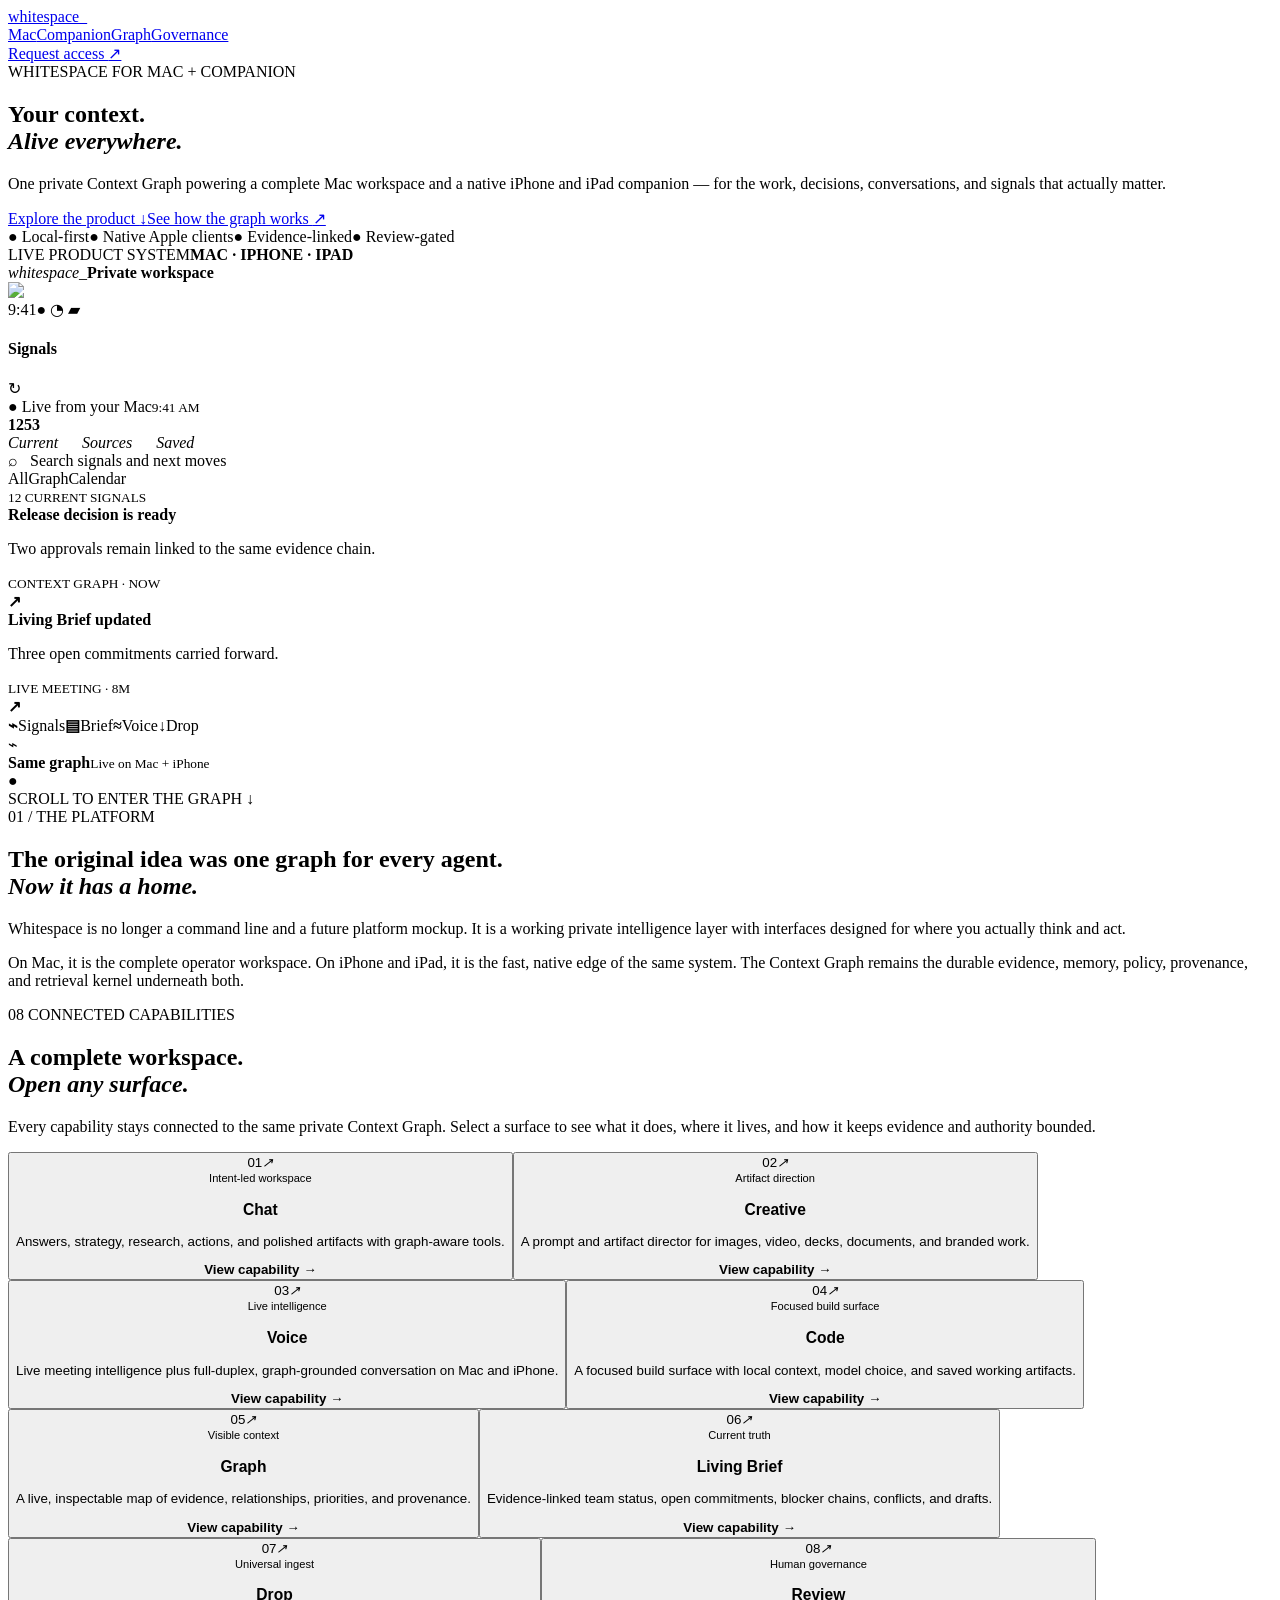
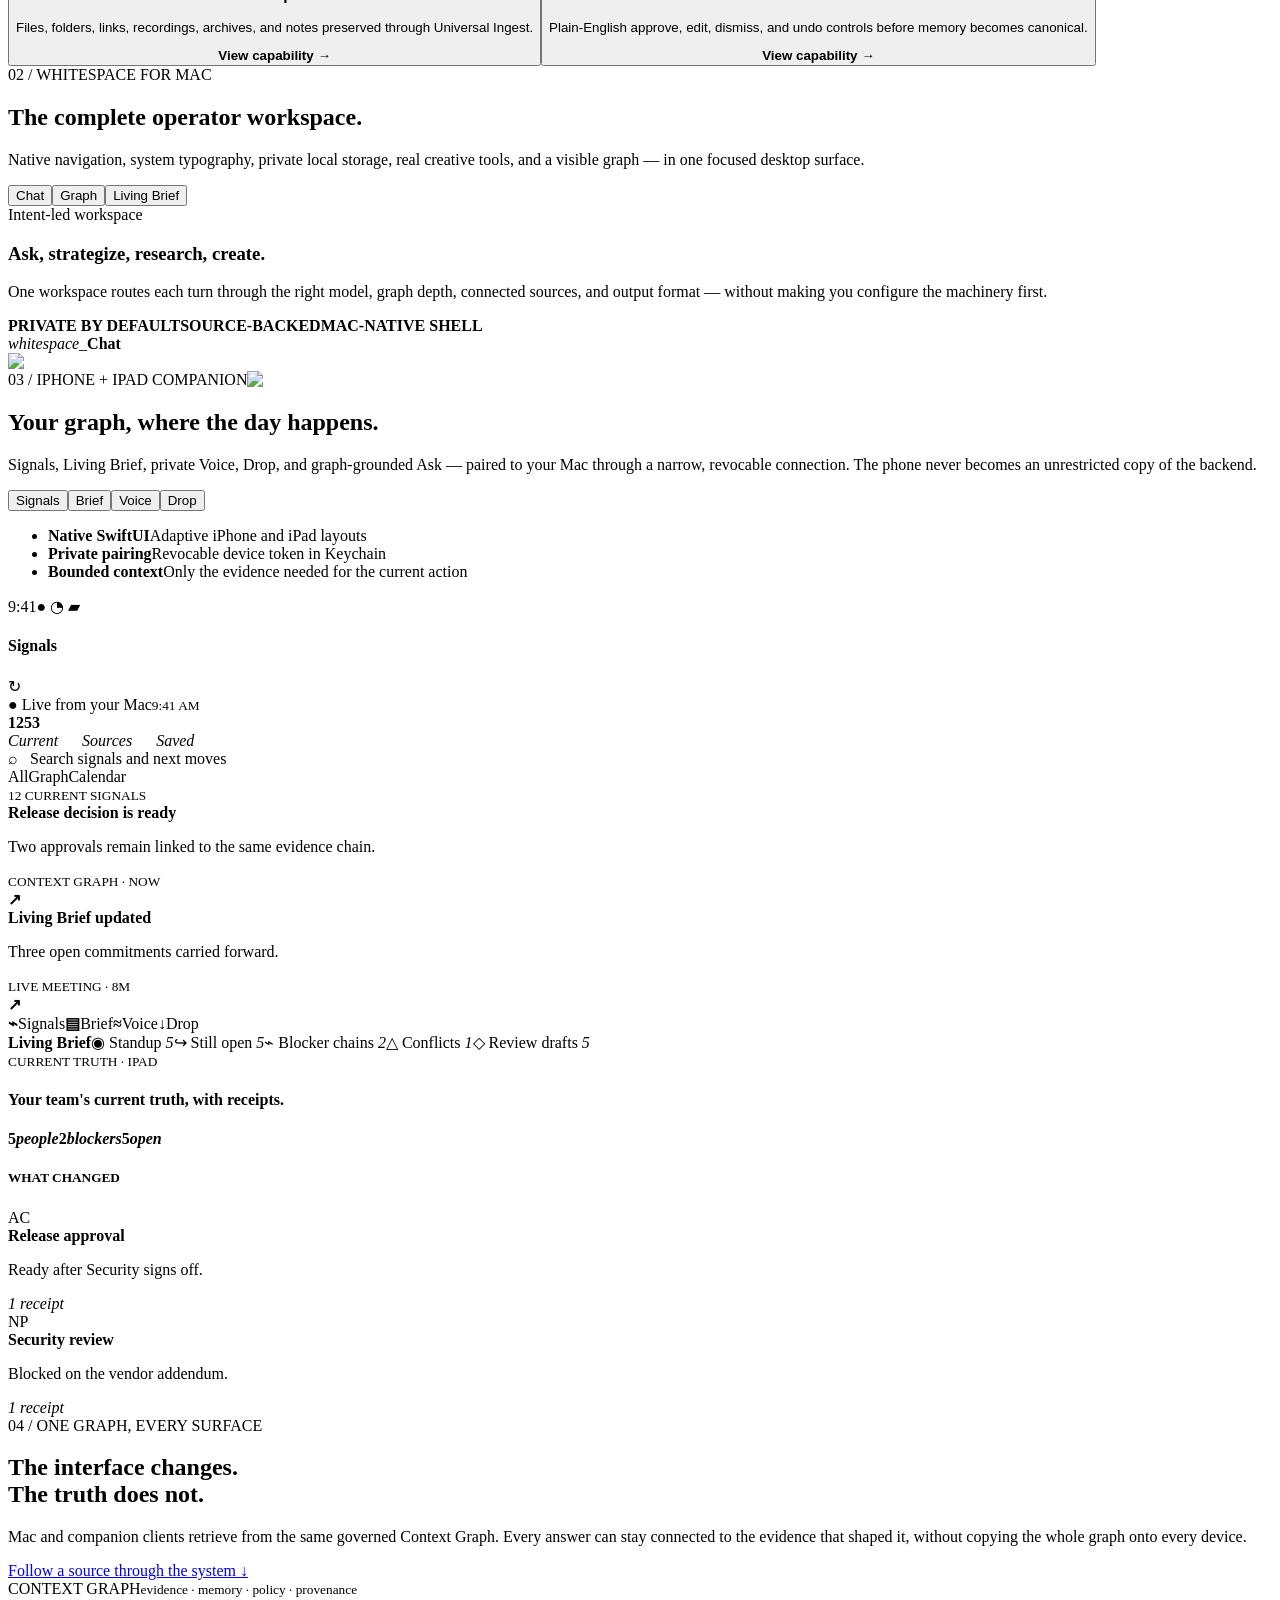
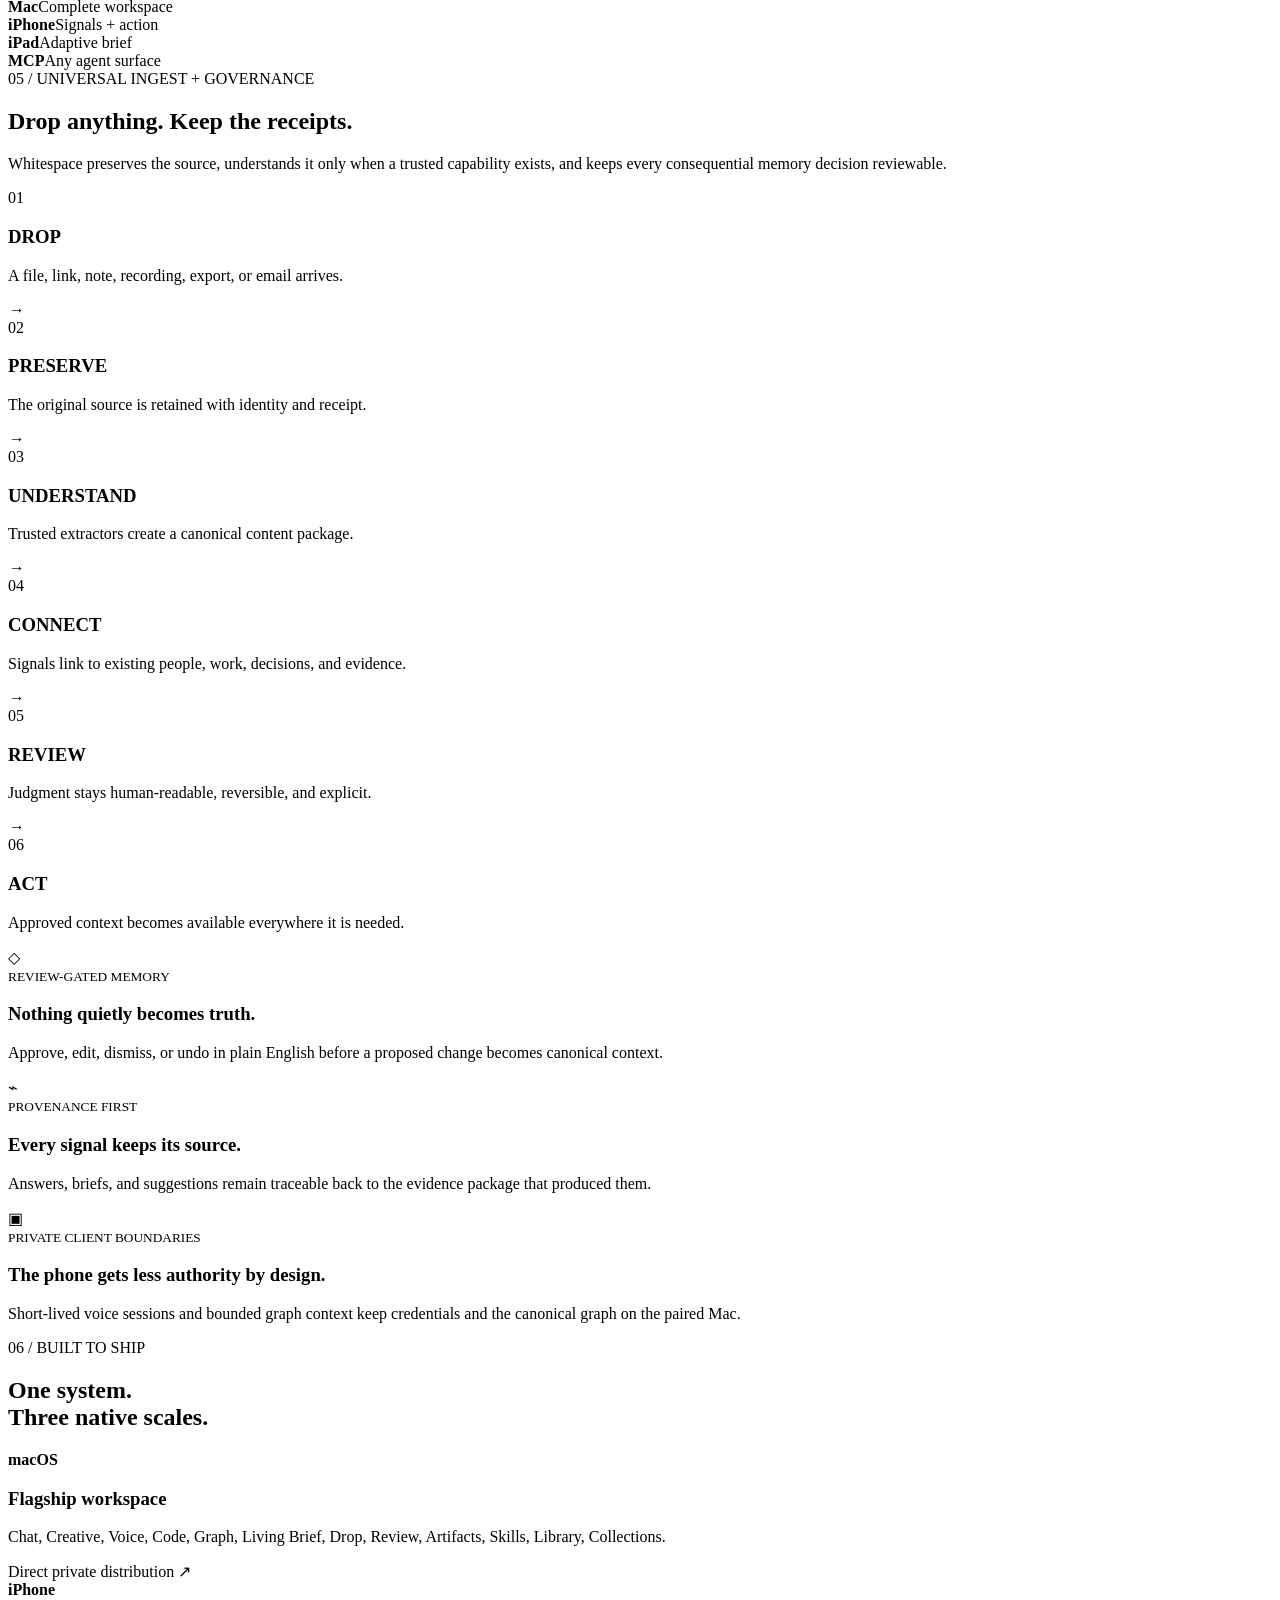
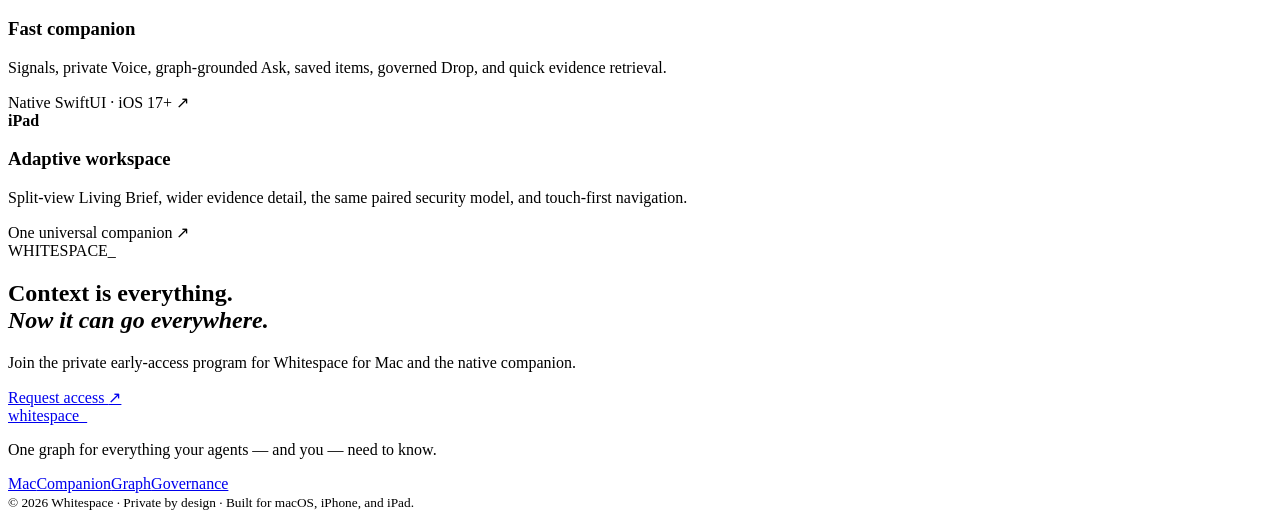
==== index.html @ 71a81e5d "Publish Whitespace product site" ====
<!DOCTYPE html><html lang="en"><head><meta charSet="utf-8"/><meta name="viewport" content="width=device-width, initial-scale=1"/><link rel="preload" href="/whitespace-home-next-page/_next/static/media/797e433ab948586e-s.p.08e28id.o-okb.woff2" as="font" crossorigin="" type="font/woff2"/><link rel="preload" href="/whitespace-home-next-page/_next/static/media/caa3a2e1cccd8315-s.p.09~u27dqhyhd6.woff2" as="font" crossorigin="" type="font/woff2"/><link rel="preload" as="image" href="/whitespace-home-next-page/product/mac-chat.jpg"/><link rel="stylesheet" href="/whitespace-home-next-page/_next/static/chunks/0so6m8~7h1i93.css" data-precedence="next"/><link rel="preload" as="script" fetchPriority="low" href="/whitespace-home-next-page/_next/static/chunks/0gxwci3e5-ykx.js"/><script src="/whitespace-home-next-page/_next/static/chunks/0eerfcvpdnchd.js" async=""></script><script src="/whitespace-home-next-page/_next/static/chunks/10u3y4bw1ayzs.js" async=""></script><script src="/whitespace-home-next-page/_next/static/chunks/turbopack-0zohzvvi8~htb.js" async=""></script><script src="/whitespace-home-next-page/_next/static/chunks/0fsi8lw5utejl.js" async=""></script><script src="/whitespace-home-next-page/_next/static/chunks/0d3tkj33oycf2.js" async=""></script><script src="/whitespace-home-next-page/_next/static/chunks/068_ne0dgsd_g.js" async=""></script><meta name="next-size-adjust" content=""/><title>whitespace_ — your context, alive everywhere</title><meta name="description" content="One private Context Graph powering Whitespace for Mac and the native iPhone and iPad companion."/><meta property="og:title" content="whitespace_ — your context, alive everywhere"/><meta property="og:description" content="The private Context Graph for Mac, iPhone, and iPad."/><meta property="og:image" content="https://fibonacciai.github.io/whitespace-home-next-page/og.png"/><meta property="og:image:width" content="1792"/><meta property="og:image:height" content="1024"/><meta property="og:image:alt" content="Whitespace for Mac, iPhone, and iPad"/><meta property="og:type" content="website"/><meta name="twitter:card" content="summary_large_image"/><meta name="twitter:title" content="whitespace_ — your context, alive everywhere"/><meta name="twitter:description" content="The private Context Graph for Mac, iPhone, and iPad."/><meta name="twitter:image" content="https://fibonacciai.github.io/whitespace-home-next-page/og.png"/><link rel="shortcut icon" href="/whitespace-home-next-page/favicon.svg"/><link rel="icon" href="/whitespace-home-next-page/favicon.svg"/><script src="/whitespace-home-next-page/_next/static/chunks/03~yq9q893hmn.js" noModule=""></script></head><body class="geist_a71539c9-module__T19VSG__variable geist_mono_8d43a2aa-module__8Li5zG__variable"><div hidden=""><!--$--><!--/$--></div><main style="--mark-url:url(&#x27;/whitespace-home-next-page/whitespace-mark.svg&#x27;)"><nav class="nav-shell" aria-label="Primary navigation"><a href="#top" class="wordmark"><span class="brand-mark brand-mark--small" aria-hidden="true"></span><span>whitespace_</span></a><div class="nav-links"><a href="#mac">Mac</a><a href="#companion">Companion</a><a href="#graph">Graph</a><a href="#governance">Governance</a></div><a class="nav-cta" href="mailto:hi@whitespace.dev?subject=Whitespace%20early%20access">Request access <span>↗</span></a></nav><section class="hero" id="top"><div class="hero-field" aria-hidden="true"><i></i><i></i><i></i><i></i><i></i><i></i></div><div class="hero-copy"><span class="eyebrow"><i></i> WHITESPACE FOR MAC + COMPANION</span><h1>Your context.<br/><em>Alive everywhere.</em></h1><p>One private Context Graph powering a complete Mac workspace and a native iPhone and iPad companion — for the work, decisions, conversations, and signals that actually matter.</p><div class="hero-actions"><a class="button button--light" href="#mac">Explore the product <span>↓</span></a><a class="text-link" href="#graph">See how the graph works <span>↗</span></a></div><div class="hero-proof"><span>● Local-first</span><span>● Native Apple clients</span><span>● Evidence-linked</span><span>● Review-gated</span></div></div><div class="hero-product"><div class="product-caption"><span>LIVE PRODUCT SYSTEM</span><b>MAC · IPHONE · IPAD</b></div><div class="mac-frame hero-mac"><div class="mac-bar"><span><i></i><i></i><i></i></span><em>whitespace_</em><b>Private workspace</b></div><img alt="Whitespace for Mac intent-led chat workspace" width="1280" height="720" decoding="async" data-nimg="1" style="color:transparent" src="/whitespace-home-next-page/product/mac-chat.jpg"/></div><div class="hero-phone"><div class="phone" aria-label="Whitespace companion Signals preview"><div class="phone-island"></div><div class="phone-screen"><div class="phone-status"><span>9:41</span><span>● ◔ ▰</span></div><div class="ios-view"><div class="ios-title"><h4>Signals</h4><span>↻</span></div><div class="ios-live"><span>● Live from your Mac</span><small>9:41 AM</small><div><b>12</b><b>5</b><b>3</b></div><em>Current      Sources      Saved</em></div><div class="ios-search">⌕   Search signals and next moves</div><div class="ios-pills"><span>All</span><span>Graph</span><span>Calendar</span></div><small class="ios-kicker">12 CURRENT SIGNALS</small><div class="signal-card"><i class="dot purple"></i><div><b>Release decision is ready</b><p>Two approvals remain linked to the same evidence chain.</p><small>CONTEXT GRAPH · NOW</small></div><strong>↗</strong></div><div class="signal-card"><i class="dot green"></i><div><b>Living Brief updated</b><p>Three open commitments carried forward.</p><small>LIVE MEETING · 8M</small></div><strong>↗</strong></div></div><div class="phone-tabs"><span class="active"><b>⌁</b>Signals</span><span class=""><b>▤</b>Brief</span><span class=""><b>≈</b>Voice</span><span class=""><b>↓</b>Drop</span></div></div></div></div><div class="sync-chip"><span>⌁</span><div><b>Same graph</b><small>Live on Mac + iPhone</small></div><i>●</i></div></div><div class="scroll-cue">SCROLL TO ENTER THE GRAPH <span>↓</span></div></section><section class="statement section-light"><span class="section-index">01 / THE PLATFORM</span><h2>The original idea was one graph for every agent.<br/><em>Now it has a home.</em></h2><div class="statement-grid"><p class="lead">Whitespace is no longer a command line and a future platform mockup. It is a working private intelligence layer with interfaces designed for where you actually think and act.</p><p>On Mac, it is the complete operator workspace. On iPhone and iPad, it is the fast, native edge of the same system. The Context Graph remains the durable evidence, memory, policy, provenance, and retrieval kernel underneath both.</p></div></section><section class="capability-section section-light" aria-labelledby="capability-heading"><div class="capability-intro"><div><span class="section-index">08 CONNECTED CAPABILITIES</span><h2 id="capability-heading">A complete workspace.<br/><em>Open any surface.</em></h2></div><p>Every capability stays connected to the same private Context Graph. Select a surface to see what it does, where it lives, and how it keeps evidence and authority bounded.</p></div><div class="capability-grid"><button class="capability-card" type="button" style="--cap-accent:#b6a8e6" aria-haspopup="dialog" aria-controls="capability-dialog"><span>01</span><i aria-hidden="true">↗</i><div><small>Intent-led workspace</small><h3>Chat</h3><p>Answers, strategy, research, actions, and polished artifacts with graph-aware tools.</p></div><b>View capability <em>→</em></b></button><button class="capability-card" type="button" style="--cap-accent:#e2a1bc" aria-haspopup="dialog" aria-controls="capability-dialog"><span>02</span><i aria-hidden="true">↗</i><div><small>Artifact direction</small><h3>Creative</h3><p>A prompt and artifact director for images, video, decks, documents, and branded work.</p></div><b>View capability <em>→</em></b></button><button class="capability-card" type="button" style="--cap-accent:#98b8d8" aria-haspopup="dialog" aria-controls="capability-dialog"><span>03</span><i aria-hidden="true">↗</i><div><small>Live intelligence</small><h3>Voice</h3><p>Live meeting intelligence plus full-duplex, graph-grounded conversation on Mac and iPhone.</p></div><b>View capability <em>→</em></b></button><button class="capability-card" type="button" style="--cap-accent:#9fd6b4" aria-haspopup="dialog" aria-controls="capability-dialog"><span>04</span><i aria-hidden="true">↗</i><div><small>Focused build surface</small><h3>Code</h3><p>A focused build surface with local context, model choice, and saved working artifacts.</p></div><b>View capability <em>→</em></b></button><button class="capability-card" type="button" style="--cap-accent:#e8cd86" aria-haspopup="dialog" aria-controls="capability-dialog"><span>05</span><i aria-hidden="true">↗</i><div><small>Visible context</small><h3>Graph</h3><p>A live, inspectable map of evidence, relationships, priorities, and provenance.</p></div><b>View capability <em>→</em></b></button><button class="capability-card" type="button" style="--cap-accent:#b6a8e6" aria-haspopup="dialog" aria-controls="capability-dialog"><span>06</span><i aria-hidden="true">↗</i><div><small>Current truth</small><h3>Living Brief</h3><p>Evidence-linked team status, open commitments, blocker chains, conflicts, and drafts.</p></div><b>View capability <em>→</em></b></button><button class="capability-card" type="button" style="--cap-accent:#98b8d8" aria-haspopup="dialog" aria-controls="capability-dialog"><span>07</span><i aria-hidden="true">↗</i><div><small>Universal ingest</small><h3>Drop</h3><p>Files, folders, links, recordings, archives, and notes preserved through Universal Ingest.</p></div><b>View capability <em>→</em></b></button><button class="capability-card" type="button" style="--cap-accent:#9fd6b4" aria-haspopup="dialog" aria-controls="capability-dialog"><span>08</span><i aria-hidden="true">↗</i><div><small>Human governance</small><h3>Review</h3><p>Plain-English approve, edit, dismiss, and undo controls before memory becomes canonical.</p></div><b>View capability <em>→</em></b></button></div></section><section class="mac-section" id="mac"><div class="section-heading on-dark"><span class="section-index">02 / WHITESPACE FOR MAC</span><h2>The complete operator workspace.</h2><p>Native navigation, system typography, private local storage, real creative tools, and a visible graph — in one focused desktop surface.</p></div><div class="surface-tabs" role="tablist" aria-label="Mac product surfaces"><button role="tab" aria-selected="true">Chat</button><button role="tab" aria-selected="false">Graph</button><button role="tab" aria-selected="false">Living Brief</button></div><div class="surface-stage"><div class="surface-copy"><span>Intent-led workspace</span><h3>Ask, strategize, research, create.</h3><p>One workspace routes each turn through the right model, graph depth, connected sources, and output format — without making you configure the machinery first.</p><div class="surface-meta"><b>PRIVATE BY DEFAULT</b><b>SOURCE-BACKED</b><b>MAC-NATIVE SHELL</b></div></div><div class="mac-frame large"><div class="mac-bar"><span><i></i><i></i><i></i></span><em>whitespace_</em><b>Chat</b></div><img alt="Whitespace for Mac Chat interface" loading="lazy" width="1280" height="720" decoding="async" data-nimg="1" style="color:transparent" src="/whitespace-home-next-page/product/mac-chat.jpg"/></div></div></section><section class="companion-section section-light" id="companion"><div class="companion-copy"><span class="section-index">03 / IPHONE + IPAD COMPANION</span><img alt="Whitespace companion app icon" loading="lazy" width="1024" height="1024" decoding="async" data-nimg="1" class="companion-icon" style="color:transparent" src="/whitespace-home-next-page/product/companion-icon.png"/><h2>Your graph, where the day happens.</h2><p>Signals, Living Brief, private Voice, Drop, and graph-grounded Ask — paired to your Mac through a narrow, revocable connection. The phone never becomes an unrestricted copy of the backend.</p><div class="companion-tabs" role="tablist" aria-label="Companion app surfaces"><button role="tab" aria-selected="true">Signals</button><button role="tab" aria-selected="false">Brief</button><button role="tab" aria-selected="false">Voice</button><button role="tab" aria-selected="false">Drop</button></div><ul><li><b>Native SwiftUI</b><span>Adaptive iPhone and iPad layouts</span></li><li><b>Private pairing</b><span>Revocable device token in Keychain</span></li><li><b>Bounded context</b><span>Only the evidence needed for the current action</span></li></ul></div><div class="device-stage"><div class="device-glow"></div><div class="phone" aria-label="Whitespace companion Signals preview"><div class="phone-island"></div><div class="phone-screen"><div class="phone-status"><span>9:41</span><span>● ◔ ▰</span></div><div class="ios-view"><div class="ios-title"><h4>Signals</h4><span>↻</span></div><div class="ios-live"><span>● Live from your Mac</span><small>9:41 AM</small><div><b>12</b><b>5</b><b>3</b></div><em>Current      Sources      Saved</em></div><div class="ios-search">⌕   Search signals and next moves</div><div class="ios-pills"><span>All</span><span>Graph</span><span>Calendar</span></div><small class="ios-kicker">12 CURRENT SIGNALS</small><div class="signal-card"><i class="dot purple"></i><div><b>Release decision is ready</b><p>Two approvals remain linked to the same evidence chain.</p><small>CONTEXT GRAPH · NOW</small></div><strong>↗</strong></div><div class="signal-card"><i class="dot green"></i><div><b>Living Brief updated</b><p>Three open commitments carried forward.</p><small>LIVE MEETING · 8M</small></div><strong>↗</strong></div></div><div class="phone-tabs"><span class="active"><b>⌁</b>Signals</span><span class=""><b>▤</b>Brief</span><span class=""><b>≈</b>Voice</span><span class=""><b>↓</b>Drop</span></div></div></div><div class="ipad"><div class="ipad-camera"></div><div class="ipad-content"><aside><b>Living Brief</b><span class="active">◉ Standup <em>5</em></span><span>↪ Still open <em>5</em></span><span>⌁ Blocker chains <em>2</em></span><span>△ Conflicts <em>1</em></span><span>◇ Review drafts <em>5</em></span></aside><section><small>CURRENT TRUTH · IPAD</small><h4>Your team&#x27;s current truth, with receipts.</h4><div class="ipad-metrics"><b>5<em>people</em></b><b>2<em>blockers</em></b><b>5<em>open</em></b></div><h5>WHAT CHANGED</h5><article><span>AC</span><div><b>Release approval</b><p>Ready after Security signs off.</p></div><em>1 receipt</em></article><article><span>NP</span><div><b>Security review</b><p>Blocked on the vendor addendum.</p></div><em>1 receipt</em></article></section></div></div></div></section><section class="graph-section" id="graph"><div class="graph-copy"><span class="section-index">04 / ONE GRAPH, EVERY SURFACE</span><h2>The interface changes.<br/>The truth does not.</h2><p>Mac and companion clients retrieve from the same governed Context Graph. Every answer can stay connected to the evidence that shaped it, without copying the whole graph onto every device.</p><a href="#governance">Follow a source through the system <span>↓</span></a></div><div class="graph-visual" aria-label="One Context Graph connects Mac, iPhone, iPad, and agent tools"><div class="graph-line l1"></div><div class="graph-line l2"></div><div class="graph-line l3"></div><div class="graph-line l4"></div><div class="graph-hub"><span class="brand-mark" aria-hidden="true"></span><span>CONTEXT GRAPH</span><small>evidence · memory · policy · provenance</small></div><div class="graph-node mac-node"><b>Mac</b><span>Complete workspace</span></div><div class="graph-node phone-node"><b>iPhone</b><span>Signals + action</span></div><div class="graph-node pad-node"><b>iPad</b><span>Adaptive brief</span></div><div class="graph-node tool-node"><b>MCP</b><span>Any agent surface</span></div><i class="orbit o1"></i><i class="orbit o2"></i><i class="orbit o3"></i><i class="orbit o4"></i><i class="orbit o5"></i></div></section><section class="governance section-light" id="governance"><div class="section-heading"><span class="section-index">05 / UNIVERSAL INGEST + GOVERNANCE</span><h2>Drop anything. Keep the receipts.</h2><p>Whitespace preserves the source, understands it only when a trusted capability exists, and keeps every consequential memory decision reviewable.</p></div><div class="pipeline"><article><span>01</span><h3>DROP</h3><p>A file, link, note, recording, export, or email arrives.</p><i>→</i></article><article><span>02</span><h3>PRESERVE</h3><p>The original source is retained with identity and receipt.</p><i>→</i></article><article><span>03</span><h3>UNDERSTAND</h3><p>Trusted extractors create a canonical content package.</p><i>→</i></article><article><span>04</span><h3>CONNECT</h3><p>Signals link to existing people, work, decisions, and evidence.</p><i>→</i></article><article><span>05</span><h3>REVIEW</h3><p>Judgment stays human-readable, reversible, and explicit.</p><i>→</i></article><article><span>06</span><h3>ACT</h3><p>Approved context becomes available everywhere it is needed.</p></article></div><div class="governance-cards"><article><span>◇</span><div><small>REVIEW-GATED MEMORY</small><h3>Nothing quietly becomes truth.</h3><p>Approve, edit, dismiss, or undo in plain English before a proposed change becomes canonical context.</p></div></article><article><span>⌁</span><div><small>PROVENANCE FIRST</small><h3>Every signal keeps its source.</h3><p>Answers, briefs, and suggestions remain traceable back to the evidence package that produced them.</p></div></article><article><span>▣</span><div><small>PRIVATE CLIENT BOUNDARIES</small><h3>The phone gets less authority by design.</h3><p>Short-lived voice sessions and bounded graph context keep credentials and the canonical graph on the paired Mac.</p></div></article></div></section><section class="platform-strip"><div><span class="section-index">06 / BUILT TO SHIP</span><h2>One system.<br/>Three native scales.</h2></div><article><b>macOS</b><h3>Flagship workspace</h3><p>Chat, Creative, Voice, Code, Graph, Living Brief, Drop, Review, Artifacts, Skills, Library, Collections.</p><span>Direct private distribution ↗</span></article><article><b>iPhone</b><h3>Fast companion</h3><p>Signals, private Voice, graph-grounded Ask, saved items, governed Drop, and quick evidence retrieval.</p><span>Native SwiftUI · iOS 17+ ↗</span></article><article><b>iPad</b><h3>Adaptive workspace</h3><p>Split-view Living Brief, wider evidence detail, the same paired security model, and touch-first navigation.</p><span>One universal companion ↗</span></article></section><section class="final-cta"><div class="final-mark"><span class="brand-mark" aria-hidden="true"></span></div><span>WHITESPACE_</span><h2>Context is everything.<br/><em>Now it can go everywhere.</em></h2><p>Join the private early-access program for Whitespace for Mac and the native companion.</p><a class="button button--dark" href="mailto:hi@whitespace.dev?subject=Whitespace%20early%20access">Request access <span>↗</span></a></section><footer><a href="#top" class="wordmark"><span class="brand-mark brand-mark--small" aria-hidden="true"></span><span>whitespace_</span></a><p>One graph for everything your agents — and you — need to know.</p><div><a href="#mac">Mac</a><a href="#companion">Companion</a><a href="#graph">Graph</a><a href="#governance">Governance</a></div><small>© 2026 Whitespace · Private by design · Built for macOS, iPhone, and iPad.</small></footer></main><!--$--><!--/$--><script src="/whitespace-home-next-page/_next/static/chunks/0gxwci3e5-ykx.js" id="_R_" async=""></script><script>(self.__next_f=self.__next_f||[]).push([0])</script><script>self.__next_f.push([1,"1:\"$Sreact.fragment\"\n2:I[39756,[\"/whitespace-home-next-page/_next/static/chunks/0fsi8lw5utejl.js\",\"/whitespace-home-next-page/_next/static/chunks/0d3tkj33oycf2.js\"],\"default\"]\n3:I[37457,[\"/whitespace-home-next-page/_next/static/chunks/0fsi8lw5utejl.js\",\"/whitespace-home-next-page/_next/static/chunks/0d3tkj33oycf2.js\"],\"default\"]\n4:I[47257,[\"/whitespace-home-next-page/_next/static/chunks/0fsi8lw5utejl.js\",\"/whitespace-home-next-page/_next/static/chunks/0d3tkj33oycf2.js\"],\"ClientPageRoot\"]\n5:I[31713,[\"/whitespace-home-next-page/_next/static/chunks/0fsi8lw5utejl.js\",\"/whitespace-home-next-page/_next/static/chunks/0d3tkj33oycf2.js\",\"/whitespace-home-next-page/_next/static/chunks/068_ne0dgsd_g.js\"],\"default\"]\n8:I[97367,[\"/whitespace-home-next-page/_next/static/chunks/0fsi8lw5utejl.js\",\"/whitespace-home-next-page/_next/static/chunks/0d3tkj33oycf2.js\"],\"OutletBoundary\"]\n9:\"$Sreact.suspense\"\nb:I[97367,[\"/whitespace-home-next-page/_next/static/chunks/0fsi8lw5utejl.js\",\"/whitespace-home-next-page/_next/static/chunks/0d3tkj33oycf2.js\"],\"ViewportBoundary\"]\nd:I[97367,[\"/whitespace-home-next-page/_next/static/chunks/0fsi8lw5utejl.js\",\"/whitespace-home-next-page/_next/static/chunks/0d3tkj33oycf2.js\"],\"MetadataBoundary\"]\nf:I[68027,[\"/whitespace-home-next-page/_next/static/chunks/0fsi8lw5utejl.js\",\"/whitespace-home-next-page/_next/static/chunks/0d3tkj33oycf2.js\"],\"default\",1]\n:HL[\"/whitespace-home-next-page/_next/static/chunks/0so6m8~7h1i93.css\",\"style\"]\n:HL[\"/whitespace-home-next-page/_next/static/media/797e433ab948586e-s.p.08e28id.o-okb.woff2\",\"font\",{\"crossOrigin\":\"\",\"type\":\"font/woff2\"}]\n:HL[\"/whitespace-home-next-page/_next/static/media/caa3a2e1cccd8315-s.p.09~u27dqhyhd6.woff2\",\"font\",{\"crossOrigin\":\"\",\"type\":\"font/woff2\"}]\n"])</script><script>self.__next_f.push([1,"0:{\"P\":null,\"c\":[\"\",\"\"],\"q\":\"\",\"i\":false,\"f\":[[[\"\",{\"children\":[\"__PAGE__\",{}]},\"$undefined\",\"$undefined\",16],[[\"$\",\"$1\",\"c\",{\"children\":[[[\"$\",\"link\",\"0\",{\"rel\":\"stylesheet\",\"href\":\"/whitespace-home-next-page/_next/static/chunks/0so6m8~7h1i93.css\",\"precedence\":\"next\",\"crossOrigin\":\"$undefined\",\"nonce\":\"$undefined\"}],[\"$\",\"script\",\"script-0\",{\"src\":\"/whitespace-home-next-page/_next/static/chunks/0fsi8lw5utejl.js\",\"async\":true,\"nonce\":\"$undefined\"}],[\"$\",\"script\",\"script-1\",{\"src\":\"/whitespace-home-next-page/_next/static/chunks/0d3tkj33oycf2.js\",\"async\":true,\"nonce\":\"$undefined\"}]],[\"$\",\"html\",null,{\"lang\":\"en\",\"children\":[\"$\",\"body\",null,{\"className\":\"geist_a71539c9-module__T19VSG__variable geist_mono_8d43a2aa-module__8Li5zG__variable\",\"children\":[\"$\",\"$L2\",null,{\"parallelRouterKey\":\"children\",\"error\":\"$undefined\",\"errorStyles\":\"$undefined\",\"errorScripts\":\"$undefined\",\"template\":[\"$\",\"$L3\",null,{}],\"templateStyles\":\"$undefined\",\"templateScripts\":\"$undefined\",\"notFound\":[[[\"$\",\"title\",null,{\"children\":\"404: This page could not be found.\"}],[\"$\",\"div\",null,{\"style\":{\"fontFamily\":\"system-ui,\\\"Segoe UI\\\",Roboto,Helvetica,Arial,sans-serif,\\\"Apple Color Emoji\\\",\\\"Segoe UI Emoji\\\"\",\"height\":\"100vh\",\"textAlign\":\"center\",\"display\":\"flex\",\"flexDirection\":\"column\",\"alignItems\":\"center\",\"justifyContent\":\"center\"},\"children\":[\"$\",\"div\",null,{\"children\":[[\"$\",\"style\",null,{\"dangerouslySetInnerHTML\":{\"__html\":\"body{color:#000;background:#fff;margin:0}.next-error-h1{border-right:1px solid rgba(0,0,0,.3)}@media (prefers-color-scheme:dark){body{color:#fff;background:#000}.next-error-h1{border-right:1px solid rgba(255,255,255,.3)}}\"}}],[\"$\",\"h1\",null,{\"className\":\"next-error-h1\",\"style\":{\"display\":\"inline-block\",\"margin\":\"0 20px 0 0\",\"padding\":\"0 23px 0 0\",\"fontSize\":24,\"fontWeight\":500,\"verticalAlign\":\"top\",\"lineHeight\":\"49px\"},\"children\":404}],[\"$\",\"div\",null,{\"style\":{\"display\":\"inline-block\"},\"children\":[\"$\",\"h2\",null,{\"style\":{\"fontSize\":14,\"fontWeight\":400,\"lineHeight\":\"49px\",\"margin\":0},\"children\":\"This page could not be found.\"}]}]]}]}]],[]],\"forbidden\":\"$undefined\",\"unauthorized\":\"$undefined\"}]}]}]]}],{\"children\":[[\"$\",\"$1\",\"c\",{\"children\":[[\"$\",\"$L4\",null,{\"Component\":\"$5\",\"serverProvidedParams\":{\"searchParams\":{},\"params\":{},\"promises\":[\"$@6\",\"$@7\"]}}],[[\"$\",\"script\",\"script-0\",{\"src\":\"/whitespace-home-next-page/_next/static/chunks/068_ne0dgsd_g.js\",\"async\":true,\"nonce\":\"$undefined\"}]],[\"$\",\"$L8\",null,{\"children\":[\"$\",\"$9\",null,{\"name\":\"Next.MetadataOutlet\",\"children\":\"$@a\"}]}]]}],{},null,false,null]},null,false,null],[\"$\",\"$1\",\"h\",{\"children\":[null,[\"$\",\"$Lb\",null,{\"children\":\"$Lc\"}],[\"$\",\"div\",null,{\"hidden\":true,\"children\":[\"$\",\"$Ld\",null,{\"children\":[\"$\",\"$9\",null,{\"name\":\"Next.Metadata\",\"children\":\"$Le\"}]}]}],[\"$\",\"meta\",null,{\"name\":\"next-size-adjust\",\"content\":\"\"}]]}],false]],\"m\":\"$undefined\",\"G\":[\"$f\",[[\"$\",\"link\",\"0\",{\"rel\":\"stylesheet\",\"href\":\"/whitespace-home-next-page/_next/static/chunks/0so6m8~7h1i93.css\",\"precedence\":\"next\",\"crossOrigin\":\"$undefined\",\"nonce\":\"$undefined\"}]]],\"S\":true,\"h\":null,\"s\":\"$undefined\",\"l\":\"$undefined\",\"p\":\"$undefined\",\"d\":\"$undefined\",\"b\":\"EDFqVEwayYsORbAf4-TOn\"}\n"])</script><script>self.__next_f.push([1,"6:{}\n7:\"$0:f:0:1:1:children:0:props:children:0:props:serverProvidedParams:params\"\n"])</script><script>self.__next_f.push([1,"c:[[\"$\",\"meta\",\"0\",{\"charSet\":\"utf-8\"}],[\"$\",\"meta\",\"1\",{\"name\":\"viewport\",\"content\":\"width=device-width, initial-scale=1\"}]]\n"])</script><script>self.__next_f.push([1,"10:I[27201,[\"/whitespace-home-next-page/_next/static/chunks/0fsi8lw5utejl.js\",\"/whitespace-home-next-page/_next/static/chunks/0d3tkj33oycf2.js\"],\"IconMark\"]\na:null\n"])</script><script>self.__next_f.push([1,"e:[[\"$\",\"title\",\"0\",{\"children\":\"whitespace_ — your context, alive everywhere\"}],[\"$\",\"meta\",\"1\",{\"name\":\"description\",\"content\":\"One private Context Graph powering Whitespace for Mac and the native iPhone and iPad companion.\"}],[\"$\",\"meta\",\"2\",{\"property\":\"og:title\",\"content\":\"whitespace_ — your context, alive everywhere\"}],[\"$\",\"meta\",\"3\",{\"property\":\"og:description\",\"content\":\"The private Context Graph for Mac, iPhone, and iPad.\"}],[\"$\",\"meta\",\"4\",{\"property\":\"og:image\",\"content\":\"https://fibonacciai.github.io/whitespace-home-next-page/og.png\"}],[\"$\",\"meta\",\"5\",{\"property\":\"og:image:width\",\"content\":\"1792\"}],[\"$\",\"meta\",\"6\",{\"property\":\"og:image:height\",\"content\":\"1024\"}],[\"$\",\"meta\",\"7\",{\"property\":\"og:image:alt\",\"content\":\"Whitespace for Mac, iPhone, and iPad\"}],[\"$\",\"meta\",\"8\",{\"property\":\"og:type\",\"content\":\"website\"}],[\"$\",\"meta\",\"9\",{\"name\":\"twitter:card\",\"content\":\"summary_large_image\"}],[\"$\",\"meta\",\"10\",{\"name\":\"twitter:title\",\"content\":\"whitespace_ — your context, alive everywhere\"}],[\"$\",\"meta\",\"11\",{\"name\":\"twitter:description\",\"content\":\"The private Context Graph for Mac, iPhone, and iPad.\"}],[\"$\",\"meta\",\"12\",{\"name\":\"twitter:image\",\"content\":\"https://fibonacciai.github.io/whitespace-home-next-page/og.png\"}],[\"$\",\"link\",\"13\",{\"rel\":\"shortcut icon\",\"href\":\"/whitespace-home-next-page/favicon.svg\"}],[\"$\",\"link\",\"14\",{\"rel\":\"icon\",\"href\":\"/whitespace-home-next-page/favicon.svg\"}],[\"$\",\"$L10\",\"15\",{}]]\n"])</script></body></html>
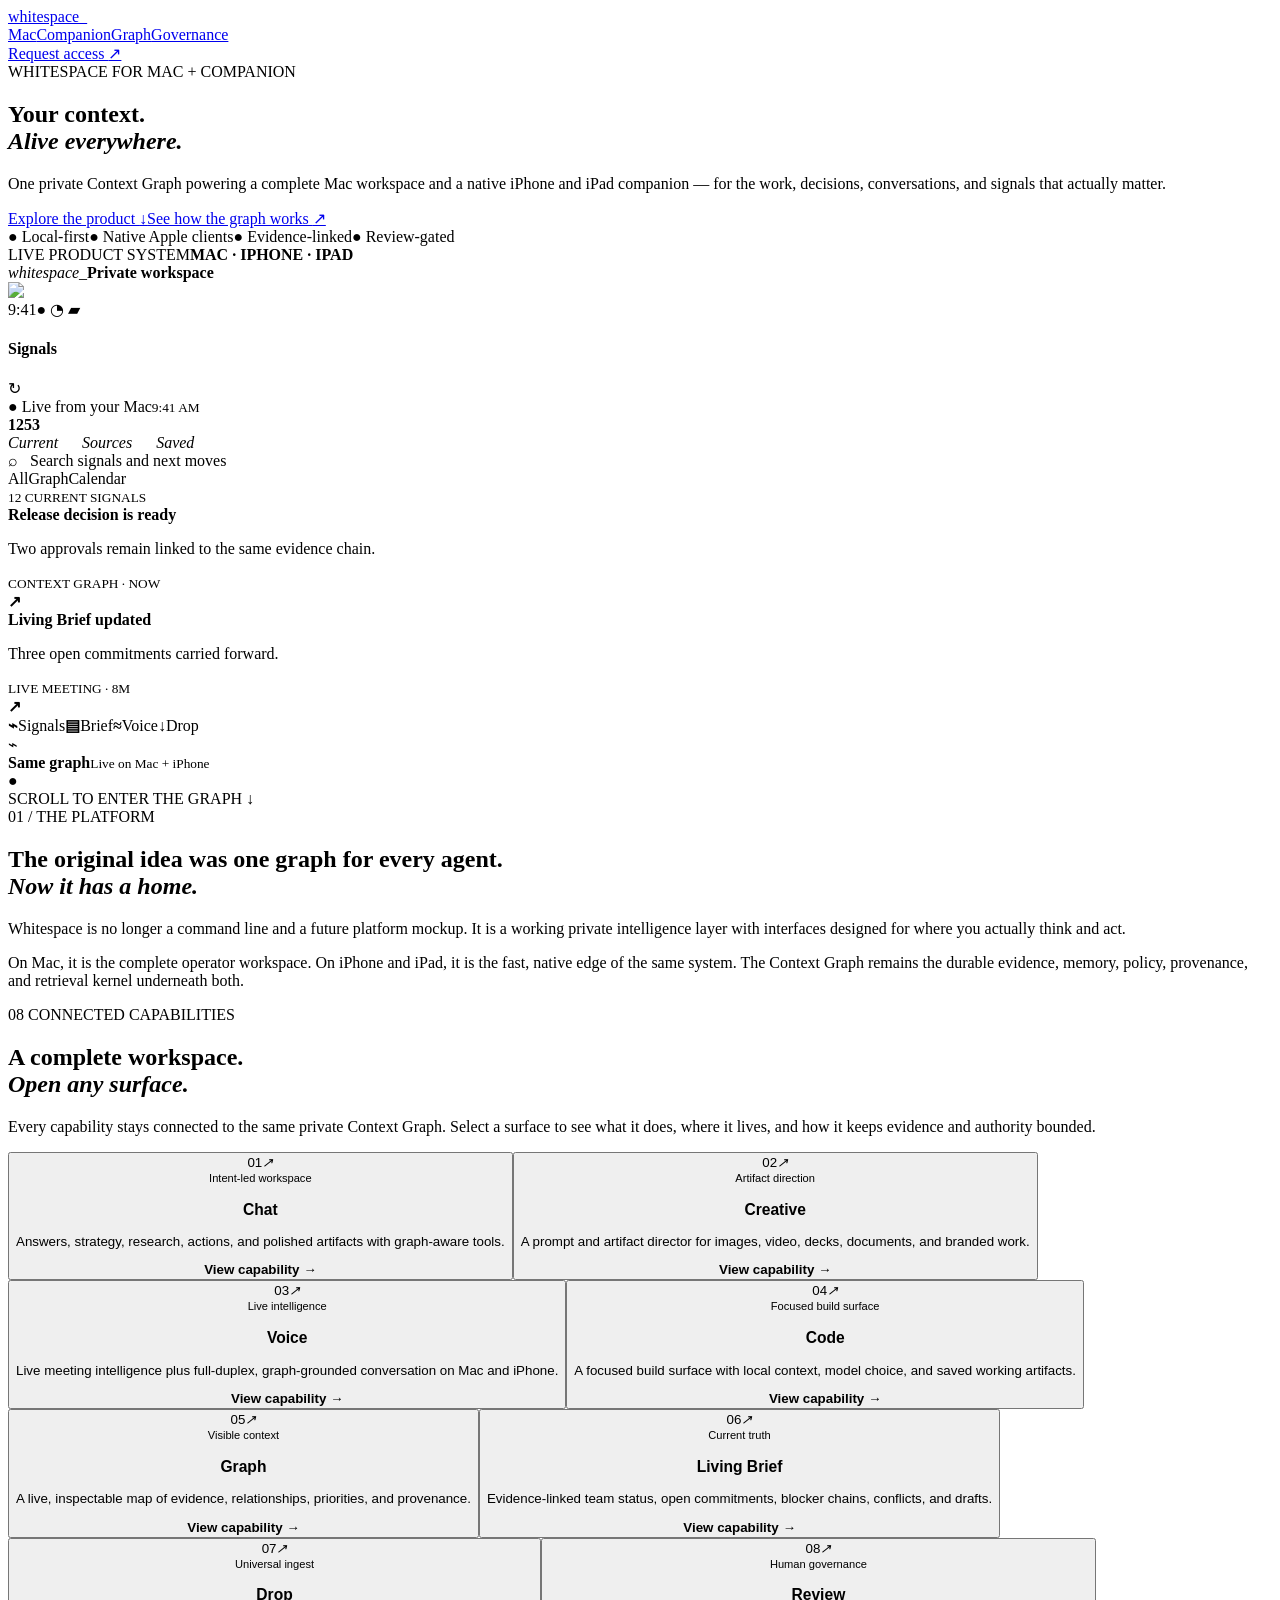
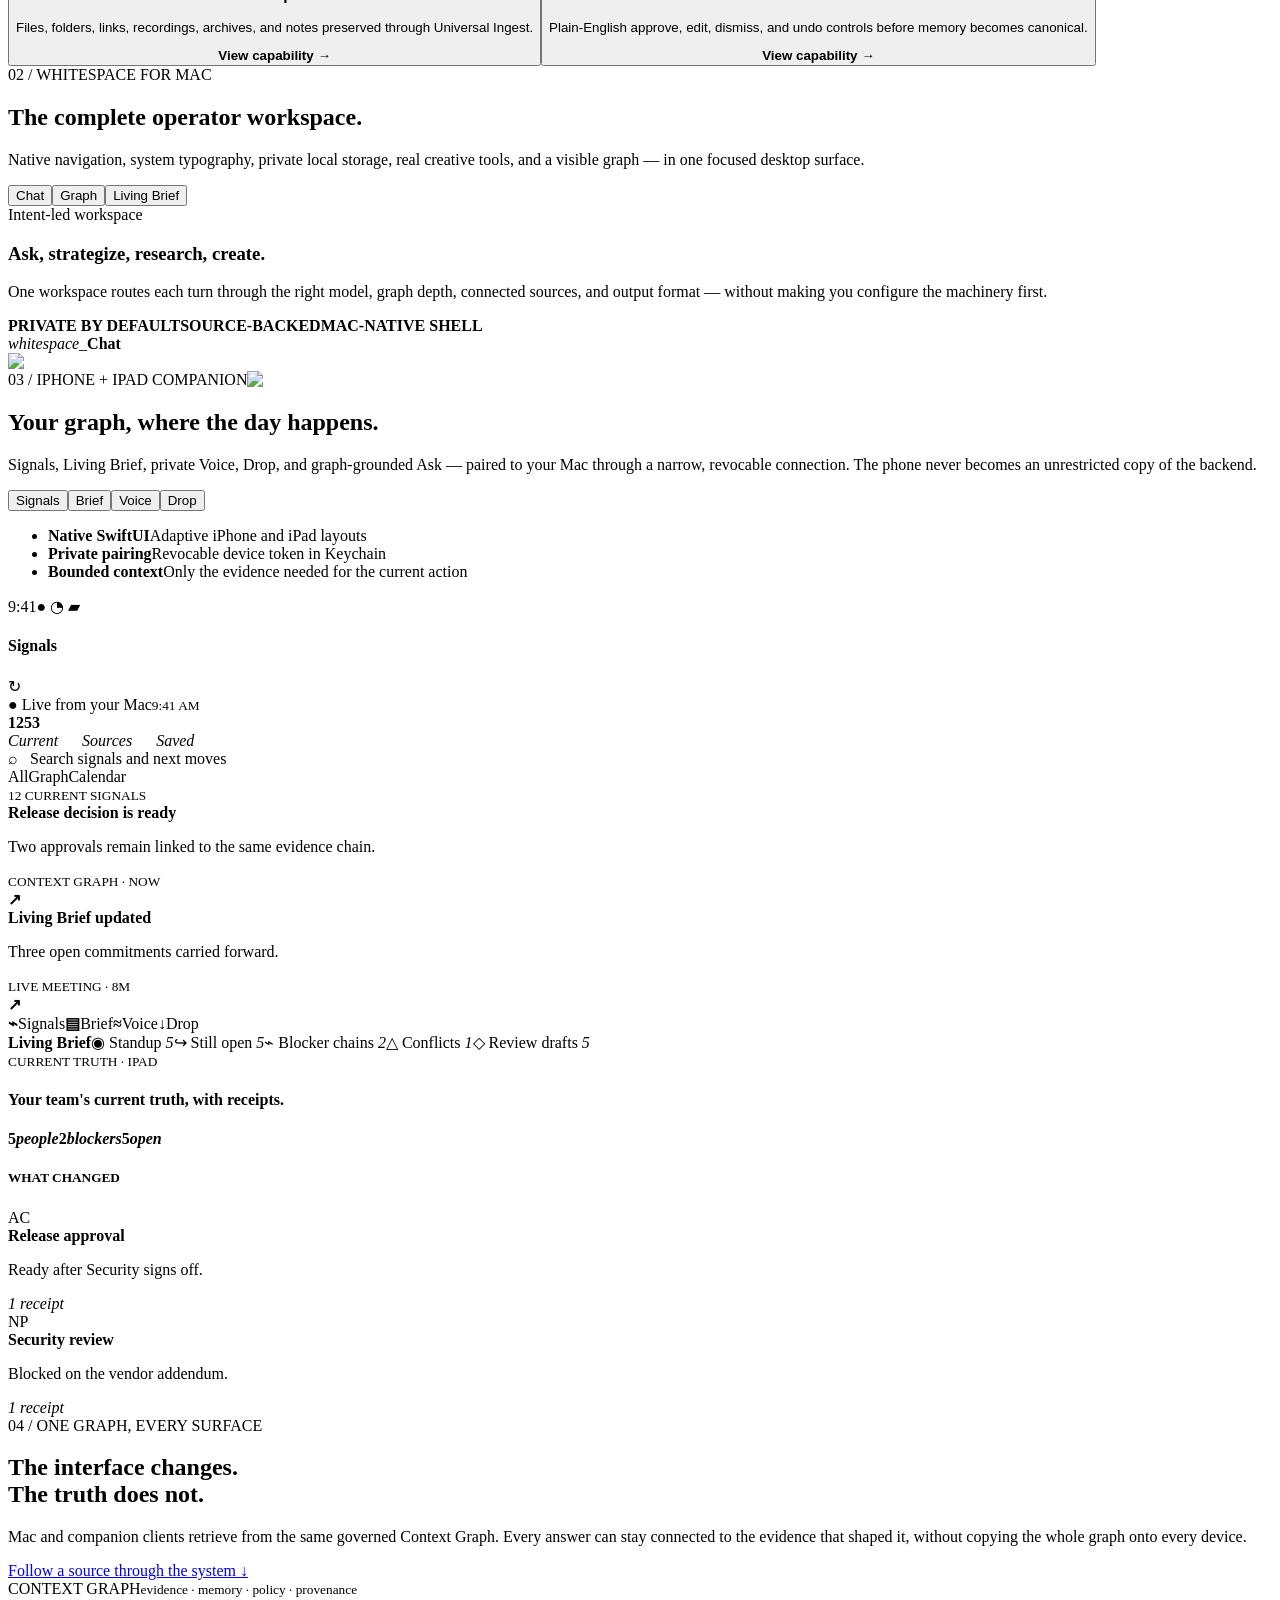
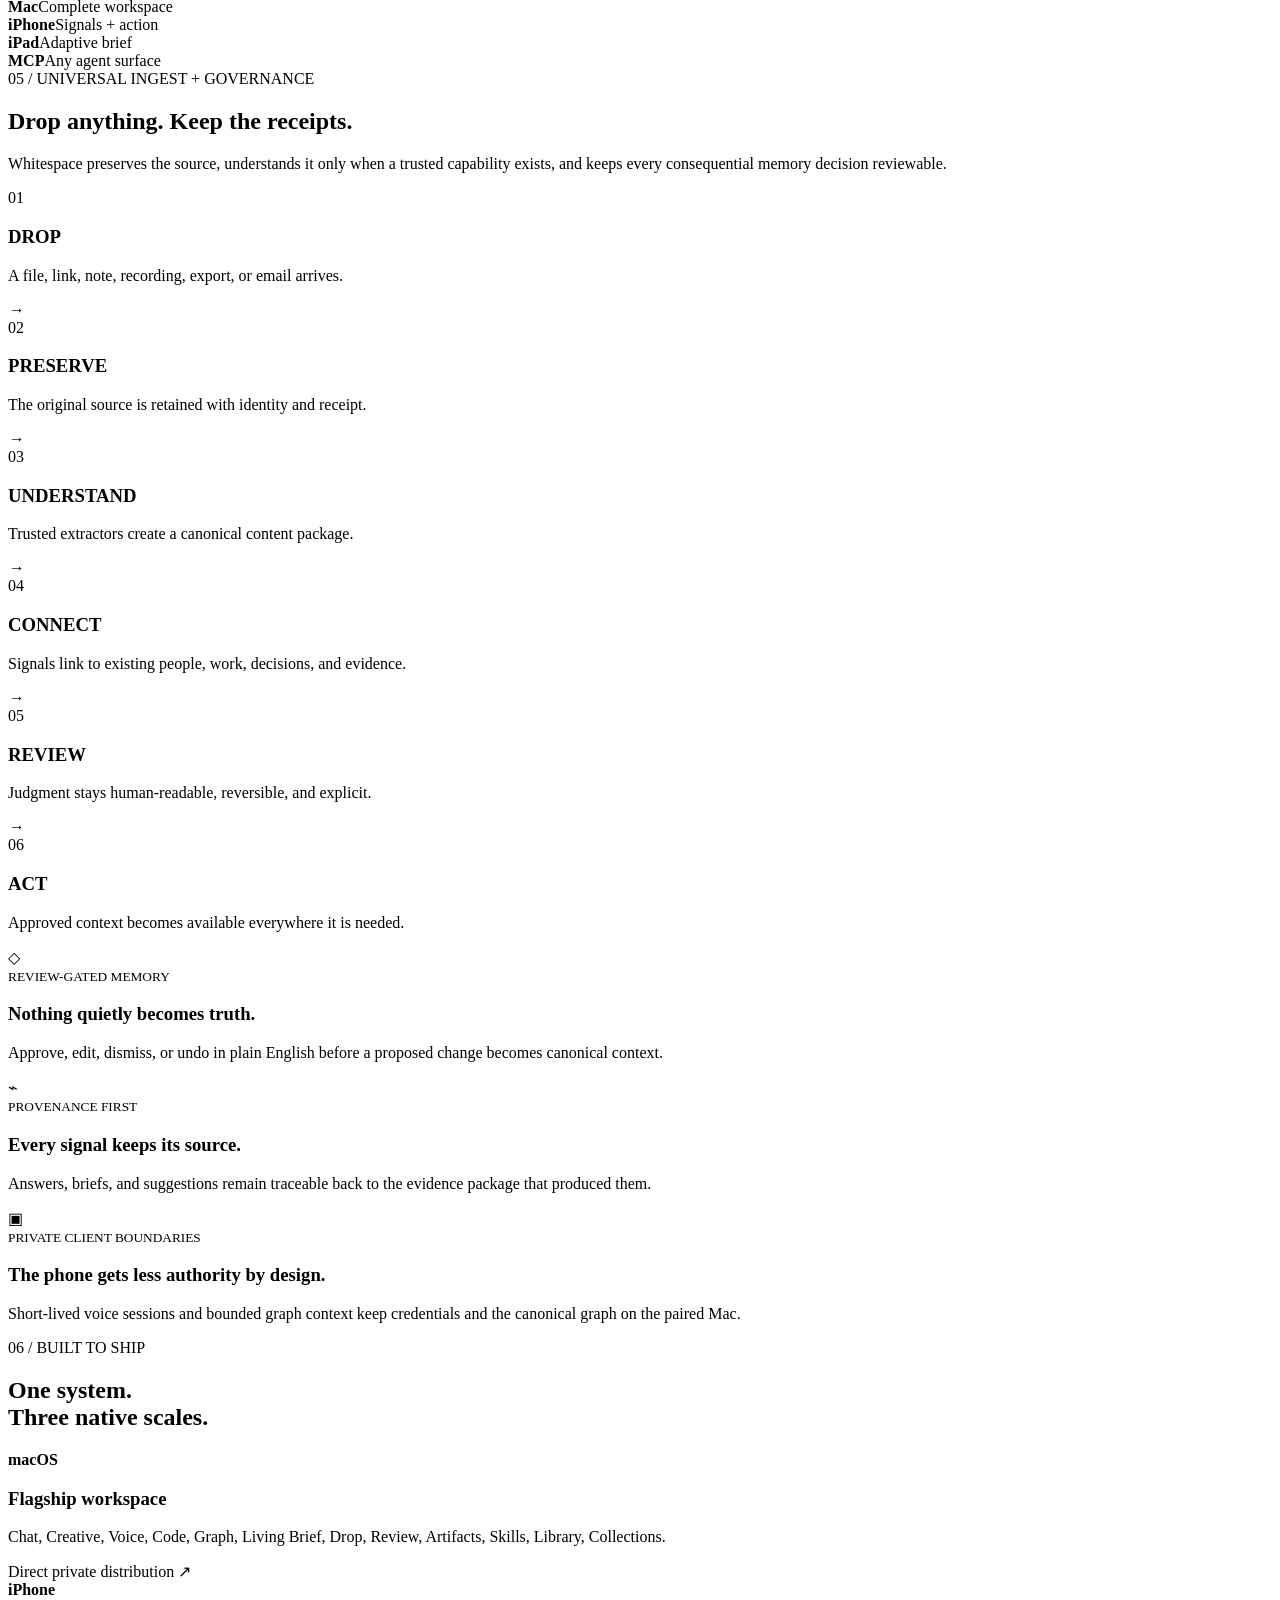
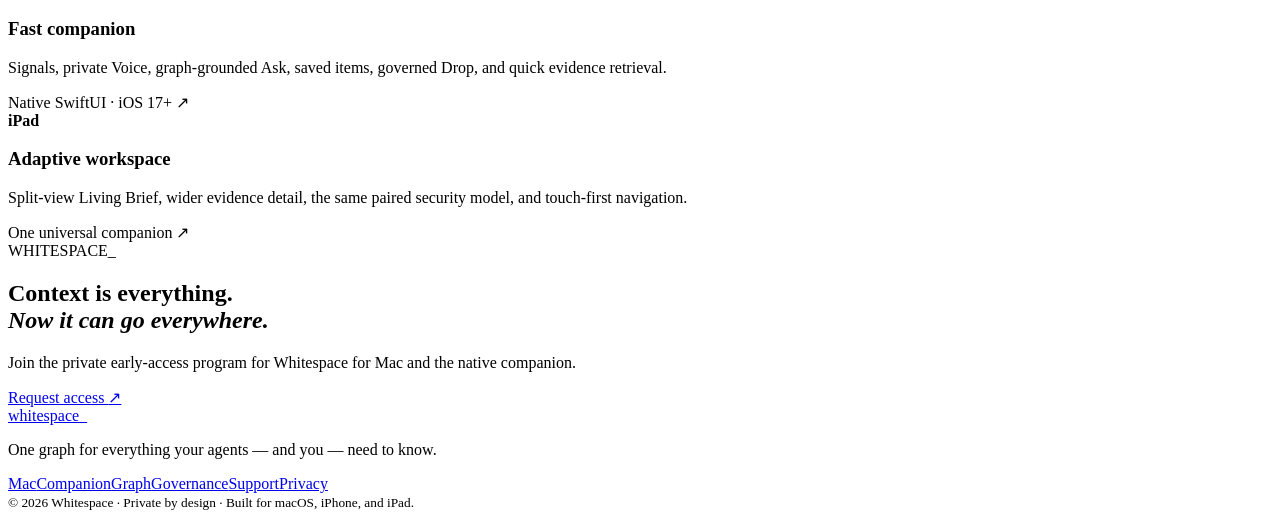
==== commit 4e15c57b: "Publish polished capability stories" ====
--- a/index.html
+++ b/index.html
@@ -1 +1 @@
-<!DOCTYPE html><html lang="en"><head><meta charSet="utf-8"/><meta name="viewport" content="width=device-width, initial-scale=1"/><link rel="preload" href="/whitespace-home-next-page/_next/static/media/797e433ab948586e-s.p.08e28id.o-okb.woff2" as="font" crossorigin="" type="font/woff2"/><link rel="preload" href="/whitespace-home-next-page/_next/static/media/caa3a2e1cccd8315-s.p.09~u27dqhyhd6.woff2" as="font" crossorigin="" type="font/woff2"/><link rel="preload" as="image" href="/whitespace-home-next-page/product/mac-chat.jpg"/><link rel="stylesheet" href="/whitespace-home-next-page/_next/static/chunks/0so6m8~7h1i93.css" data-precedence="next"/><link rel="preload" as="script" fetchPriority="low" href="/whitespace-home-next-page/_next/static/chunks/0gxwci3e5-ykx.js"/><script src="/whitespace-home-next-page/_next/static/chunks/0eerfcvpdnchd.js" async=""></script><script src="/whitespace-home-next-page/_next/static/chunks/10u3y4bw1ayzs.js" async=""></script><script src="/whitespace-home-next-page/_next/static/chunks/turbopack-0zohzvvi8~htb.js" async=""></script><script src="/whitespace-home-next-page/_next/static/chunks/0fsi8lw5utejl.js" async=""></script><script src="/whitespace-home-next-page/_next/static/chunks/0d3tkj33oycf2.js" async=""></script><script src="/whitespace-home-next-page/_next/static/chunks/068_ne0dgsd_g.js" async=""></script><meta name="next-size-adjust" content=""/><title>whitespace_ — your context, alive everywhere</title><meta name="description" content="One private Context Graph powering Whitespace for Mac and the native iPhone and iPad companion."/><meta property="og:title" content="whitespace_ — your context, alive everywhere"/><meta property="og:description" content="The private Context Graph for Mac, iPhone, and iPad."/><meta property="og:image" content="https://fibonacciai.github.io/whitespace-home-next-page/og.png"/><meta property="og:image:width" content="1792"/><meta property="og:image:height" content="1024"/><meta property="og:image:alt" content="Whitespace for Mac, iPhone, and iPad"/><meta property="og:type" content="website"/><meta name="twitter:card" content="summary_large_image"/><meta name="twitter:title" content="whitespace_ — your context, alive everywhere"/><meta name="twitter:description" content="The private Context Graph for Mac, iPhone, and iPad."/><meta name="twitter:image" content="https://fibonacciai.github.io/whitespace-home-next-page/og.png"/><link rel="shortcut icon" href="/whitespace-home-next-page/favicon.svg"/><link rel="icon" href="/whitespace-home-next-page/favicon.svg"/><script src="/whitespace-home-next-page/_next/static/chunks/03~yq9q893hmn.js" noModule=""></script></head><body class="geist_a71539c9-module__T19VSG__variable geist_mono_8d43a2aa-module__8Li5zG__variable"><div hidden=""><!--$--><!--/$--></div><main style="--mark-url:url(&#x27;/whitespace-home-next-page/whitespace-mark.svg&#x27;)"><nav class="nav-shell" aria-label="Primary navigation"><a href="#top" class="wordmark"><span class="brand-mark brand-mark--small" aria-hidden="true"></span><span>whitespace_</span></a><div class="nav-links"><a href="#mac">Mac</a><a href="#companion">Companion</a><a href="#graph">Graph</a><a href="#governance">Governance</a></div><a class="nav-cta" href="mailto:hi@whitespace.dev?subject=Whitespace%20early%20access">Request access <span>↗</span></a></nav><section class="hero" id="top"><div class="hero-field" aria-hidden="true"><i></i><i></i><i></i><i></i><i></i><i></i></div><div class="hero-copy"><span class="eyebrow"><i></i> WHITESPACE FOR MAC + COMPANION</span><h1>Your context.<br/><em>Alive everywhere.</em></h1><p>One private Context Graph powering a complete Mac workspace and a native iPhone and iPad companion — for the work, decisions, conversations, and signals that actually matter.</p><div class="hero-actions"><a class="button button--light" href="#mac">Explore the product <span>↓</span></a><a class="text-link" href="#graph">See how the graph works <span>↗</span></a></div><div class="hero-proof"><span>● Local-first</span><span>● Native Apple clients</span><span>● Evidence-linked</span><span>● Review-gated</span></div></div><div class="hero-product"><div class="product-caption"><span>LIVE PRODUCT SYSTEM</span><b>MAC · IPHONE · IPAD</b></div><div class="mac-frame hero-mac"><div class="mac-bar"><span><i></i><i></i><i></i></span><em>whitespace_</em><b>Private workspace</b></div><img alt="Whitespace for Mac intent-led chat workspace" width="1280" height="720" decoding="async" data-nimg="1" style="color:transparent" src="/whitespace-home-next-page/product/mac-chat.jpg"/></div><div class="hero-phone"><div class="phone" aria-label="Whitespace companion Signals preview"><div class="phone-island"></div><div class="phone-screen"><div class="phone-status"><span>9:41</span><span>● ◔ ▰</span></div><div class="ios-view"><div class="ios-title"><h4>Signals</h4><span>↻</span></div><div class="ios-live"><span>● Live from your Mac</span><small>9:41 AM</small><div><b>12</b><b>5</b><b>3</b></div><em>Current      Sources      Saved</em></div><div class="ios-search">⌕   Search signals and next moves</div><div class="ios-pills"><span>All</span><span>Graph</span><span>Calendar</span></div><small class="ios-kicker">12 CURRENT SIGNALS</small><div class="signal-card"><i class="dot purple"></i><div><b>Release decision is ready</b><p>Two approvals remain linked to the same evidence chain.</p><small>CONTEXT GRAPH · NOW</small></div><strong>↗</strong></div><div class="signal-card"><i class="dot green"></i><div><b>Living Brief updated</b><p>Three open commitments carried forward.</p><small>LIVE MEETING · 8M</small></div><strong>↗</strong></div></div><div class="phone-tabs"><span class="active"><b>⌁</b>Signals</span><span class=""><b>▤</b>Brief</span><span class=""><b>≈</b>Voice</span><span class=""><b>↓</b>Drop</span></div></div></div></div><div class="sync-chip"><span>⌁</span><div><b>Same graph</b><small>Live on Mac + iPhone</small></div><i>●</i></div></div><div class="scroll-cue">SCROLL TO ENTER THE GRAPH <span>↓</span></div></section><section class="statement section-light"><span class="section-index">01 / THE PLATFORM</span><h2>The original idea was one graph for every agent.<br/><em>Now it has a home.</em></h2><div class="statement-grid"><p class="lead">Whitespace is no longer a command line and a future platform mockup. It is a working private intelligence layer with interfaces designed for where you actually think and act.</p><p>On Mac, it is the complete operator workspace. On iPhone and iPad, it is the fast, native edge of the same system. The Context Graph remains the durable evidence, memory, policy, provenance, and retrieval kernel underneath both.</p></div></section><section class="capability-section section-light" aria-labelledby="capability-heading"><div class="capability-intro"><div><span class="section-index">08 CONNECTED CAPABILITIES</span><h2 id="capability-heading">A complete workspace.<br/><em>Open any surface.</em></h2></div><p>Every capability stays connected to the same private Context Graph. Select a surface to see what it does, where it lives, and how it keeps evidence and authority bounded.</p></div><div class="capability-grid"><button class="capability-card" type="button" style="--cap-accent:#b6a8e6" aria-haspopup="dialog" aria-controls="capability-dialog"><span>01</span><i aria-hidden="true">↗</i><div><small>Intent-led workspace</small><h3>Chat</h3><p>Answers, strategy, research, actions, and polished artifacts with graph-aware tools.</p></div><b>View capability <em>→</em></b></button><button class="capability-card" type="button" style="--cap-accent:#e2a1bc" aria-haspopup="dialog" aria-controls="capability-dialog"><span>02</span><i aria-hidden="true">↗</i><div><small>Artifact direction</small><h3>Creative</h3><p>A prompt and artifact director for images, video, decks, documents, and branded work.</p></div><b>View capability <em>→</em></b></button><button class="capability-card" type="button" style="--cap-accent:#98b8d8" aria-haspopup="dialog" aria-controls="capability-dialog"><span>03</span><i aria-hidden="true">↗</i><div><small>Live intelligence</small><h3>Voice</h3><p>Live meeting intelligence plus full-duplex, graph-grounded conversation on Mac and iPhone.</p></div><b>View capability <em>→</em></b></button><button class="capability-card" type="button" style="--cap-accent:#9fd6b4" aria-haspopup="dialog" aria-controls="capability-dialog"><span>04</span><i aria-hidden="true">↗</i><div><small>Focused build surface</small><h3>Code</h3><p>A focused build surface with local context, model choice, and saved working artifacts.</p></div><b>View capability <em>→</em></b></button><button class="capability-card" type="button" style="--cap-accent:#e8cd86" aria-haspopup="dialog" aria-controls="capability-dialog"><span>05</span><i aria-hidden="true">↗</i><div><small>Visible context</small><h3>Graph</h3><p>A live, inspectable map of evidence, relationships, priorities, and provenance.</p></div><b>View capability <em>→</em></b></button><button class="capability-card" type="button" style="--cap-accent:#b6a8e6" aria-haspopup="dialog" aria-controls="capability-dialog"><span>06</span><i aria-hidden="true">↗</i><div><small>Current truth</small><h3>Living Brief</h3><p>Evidence-linked team status, open commitments, blocker chains, conflicts, and drafts.</p></div><b>View capability <em>→</em></b></button><button class="capability-card" type="button" style="--cap-accent:#98b8d8" aria-haspopup="dialog" aria-controls="capability-dialog"><span>07</span><i aria-hidden="true">↗</i><div><small>Universal ingest</small><h3>Drop</h3><p>Files, folders, links, recordings, archives, and notes preserved through Universal Ingest.</p></div><b>View capability <em>→</em></b></button><button class="capability-card" type="button" style="--cap-accent:#9fd6b4" aria-haspopup="dialog" aria-controls="capability-dialog"><span>08</span><i aria-hidden="true">↗</i><div><small>Human governance</small><h3>Review</h3><p>Plain-English approve, edit, dismiss, and undo controls before memory becomes canonical.</p></div><b>View capability <em>→</em></b></button></div></section><section class="mac-section" id="mac"><div class="section-heading on-dark"><span class="section-index">02 / WHITESPACE FOR MAC</span><h2>The complete operator workspace.</h2><p>Native navigation, system typography, private local storage, real creative tools, and a visible graph — in one focused desktop surface.</p></div><div class="surface-tabs" role="tablist" aria-label="Mac product surfaces"><button role="tab" aria-selected="true">Chat</button><button role="tab" aria-selected="false">Graph</button><button role="tab" aria-selected="false">Living Brief</button></div><div class="surface-stage"><div class="surface-copy"><span>Intent-led workspace</span><h3>Ask, strategize, research, create.</h3><p>One workspace routes each turn through the right model, graph depth, connected sources, and output format — without making you configure the machinery first.</p><div class="surface-meta"><b>PRIVATE BY DEFAULT</b><b>SOURCE-BACKED</b><b>MAC-NATIVE SHELL</b></div></div><div class="mac-frame large"><div class="mac-bar"><span><i></i><i></i><i></i></span><em>whitespace_</em><b>Chat</b></div><img alt="Whitespace for Mac Chat interface" loading="lazy" width="1280" height="720" decoding="async" data-nimg="1" style="color:transparent" src="/whitespace-home-next-page/product/mac-chat.jpg"/></div></div></section><section class="companion-section section-light" id="companion"><div class="companion-copy"><span class="section-index">03 / IPHONE + IPAD COMPANION</span><img alt="Whitespace companion app icon" loading="lazy" width="1024" height="1024" decoding="async" data-nimg="1" class="companion-icon" style="color:transparent" src="/whitespace-home-next-page/product/companion-icon.png"/><h2>Your graph, where the day happens.</h2><p>Signals, Living Brief, private Voice, Drop, and graph-grounded Ask — paired to your Mac through a narrow, revocable connection. The phone never becomes an unrestricted copy of the backend.</p><div class="companion-tabs" role="tablist" aria-label="Companion app surfaces"><button role="tab" aria-selected="true">Signals</button><button role="tab" aria-selected="false">Brief</button><button role="tab" aria-selected="false">Voice</button><button role="tab" aria-selected="false">Drop</button></div><ul><li><b>Native SwiftUI</b><span>Adaptive iPhone and iPad layouts</span></li><li><b>Private pairing</b><span>Revocable device token in Keychain</span></li><li><b>Bounded context</b><span>Only the evidence needed for the current action</span></li></ul></div><div class="device-stage"><div class="device-glow"></div><div class="phone" aria-label="Whitespace companion Signals preview"><div class="phone-island"></div><div class="phone-screen"><div class="phone-status"><span>9:41</span><span>● ◔ ▰</span></div><div class="ios-view"><div class="ios-title"><h4>Signals</h4><span>↻</span></div><div class="ios-live"><span>● Live from your Mac</span><small>9:41 AM</small><div><b>12</b><b>5</b><b>3</b></div><em>Current      Sources      Saved</em></div><div class="ios-search">⌕   Search signals and next moves</div><div class="ios-pills"><span>All</span><span>Graph</span><span>Calendar</span></div><small class="ios-kicker">12 CURRENT SIGNALS</small><div class="signal-card"><i class="dot purple"></i><div><b>Release decision is ready</b><p>Two approvals remain linked to the same evidence chain.</p><small>CONTEXT GRAPH · NOW</small></div><strong>↗</strong></div><div class="signal-card"><i class="dot green"></i><div><b>Living Brief updated</b><p>Three open commitments carried forward.</p><small>LIVE MEETING · 8M</small></div><strong>↗</strong></div></div><div class="phone-tabs"><span class="active"><b>⌁</b>Signals</span><span class=""><b>▤</b>Brief</span><span class=""><b>≈</b>Voice</span><span class=""><b>↓</b>Drop</span></div></div></div><div class="ipad"><div class="ipad-camera"></div><div class="ipad-content"><aside><b>Living Brief</b><span class="active">◉ Standup <em>5</em></span><span>↪ Still open <em>5</em></span><span>⌁ Blocker chains <em>2</em></span><span>△ Conflicts <em>1</em></span><span>◇ Review drafts <em>5</em></span></aside><section><small>CURRENT TRUTH · IPAD</small><h4>Your team&#x27;s current truth, with receipts.</h4><div class="ipad-metrics"><b>5<em>people</em></b><b>2<em>blockers</em></b><b>5<em>open</em></b></div><h5>WHAT CHANGED</h5><article><span>AC</span><div><b>Release approval</b><p>Ready after Security signs off.</p></div><em>1 receipt</em></article><article><span>NP</span><div><b>Security review</b><p>Blocked on the vendor addendum.</p></div><em>1 receipt</em></article></section></div></div></div></section><section class="graph-section" id="graph"><div class="graph-copy"><span class="section-index">04 / ONE GRAPH, EVERY SURFACE</span><h2>The interface changes.<br/>The truth does not.</h2><p>Mac and companion clients retrieve from the same governed Context Graph. Every answer can stay connected to the evidence that shaped it, without copying the whole graph onto every device.</p><a href="#governance">Follow a source through the system <span>↓</span></a></div><div class="graph-visual" aria-label="One Context Graph connects Mac, iPhone, iPad, and agent tools"><div class="graph-line l1"></div><div class="graph-line l2"></div><div class="graph-line l3"></div><div class="graph-line l4"></div><div class="graph-hub"><span class="brand-mark" aria-hidden="true"></span><span>CONTEXT GRAPH</span><small>evidence · memory · policy · provenance</small></div><div class="graph-node mac-node"><b>Mac</b><span>Complete workspace</span></div><div class="graph-node phone-node"><b>iPhone</b><span>Signals + action</span></div><div class="graph-node pad-node"><b>iPad</b><span>Adaptive brief</span></div><div class="graph-node tool-node"><b>MCP</b><span>Any agent surface</span></div><i class="orbit o1"></i><i class="orbit o2"></i><i class="orbit o3"></i><i class="orbit o4"></i><i class="orbit o5"></i></div></section><section class="governance section-light" id="governance"><div class="section-heading"><span class="section-index">05 / UNIVERSAL INGEST + GOVERNANCE</span><h2>Drop anything. Keep the receipts.</h2><p>Whitespace preserves the source, understands it only when a trusted capability exists, and keeps every consequential memory decision reviewable.</p></div><div class="pipeline"><article><span>01</span><h3>DROP</h3><p>A file, link, note, recording, export, or email arrives.</p><i>→</i></article><article><span>02</span><h3>PRESERVE</h3><p>The original source is retained with identity and receipt.</p><i>→</i></article><article><span>03</span><h3>UNDERSTAND</h3><p>Trusted extractors create a canonical content package.</p><i>→</i></article><article><span>04</span><h3>CONNECT</h3><p>Signals link to existing people, work, decisions, and evidence.</p><i>→</i></article><article><span>05</span><h3>REVIEW</h3><p>Judgment stays human-readable, reversible, and explicit.</p><i>→</i></article><article><span>06</span><h3>ACT</h3><p>Approved context becomes available everywhere it is needed.</p></article></div><div class="governance-cards"><article><span>◇</span><div><small>REVIEW-GATED MEMORY</small><h3>Nothing quietly becomes truth.</h3><p>Approve, edit, dismiss, or undo in plain English before a proposed change becomes canonical context.</p></div></article><article><span>⌁</span><div><small>PROVENANCE FIRST</small><h3>Every signal keeps its source.</h3><p>Answers, briefs, and suggestions remain traceable back to the evidence package that produced them.</p></div></article><article><span>▣</span><div><small>PRIVATE CLIENT BOUNDARIES</small><h3>The phone gets less authority by design.</h3><p>Short-lived voice sessions and bounded graph context keep credentials and the canonical graph on the paired Mac.</p></div></article></div></section><section class="platform-strip"><div><span class="section-index">06 / BUILT TO SHIP</span><h2>One system.<br/>Three native scales.</h2></div><article><b>macOS</b><h3>Flagship workspace</h3><p>Chat, Creative, Voice, Code, Graph, Living Brief, Drop, Review, Artifacts, Skills, Library, Collections.</p><span>Direct private distribution ↗</span></article><article><b>iPhone</b><h3>Fast companion</h3><p>Signals, private Voice, graph-grounded Ask, saved items, governed Drop, and quick evidence retrieval.</p><span>Native SwiftUI · iOS 17+ ↗</span></article><article><b>iPad</b><h3>Adaptive workspace</h3><p>Split-view Living Brief, wider evidence detail, the same paired security model, and touch-first navigation.</p><span>One universal companion ↗</span></article></section><section class="final-cta"><div class="final-mark"><span class="brand-mark" aria-hidden="true"></span></div><span>WHITESPACE_</span><h2>Context is everything.<br/><em>Now it can go everywhere.</em></h2><p>Join the private early-access program for Whitespace for Mac and the native companion.</p><a class="button button--dark" href="mailto:hi@whitespace.dev?subject=Whitespace%20early%20access">Request access <span>↗</span></a></section><footer><a href="#top" class="wordmark"><span class="brand-mark brand-mark--small" aria-hidden="true"></span><span>whitespace_</span></a><p>One graph for everything your agents — and you — need to know.</p><div><a href="#mac">Mac</a><a href="#companion">Companion</a><a href="#graph">Graph</a><a href="#governance">Governance</a></div><small>© 2026 Whitespace · Private by design · Built for macOS, iPhone, and iPad.</small></footer></main><!--$--><!--/$--><script src="/whitespace-home-next-page/_next/static/chunks/0gxwci3e5-ykx.js" id="_R_" async=""></script><script>(self.__next_f=self.__next_f||[]).push([0])</script><script>self.__next_f.push([1,"1:\"$Sreact.fragment\"\n2:I[39756,[\"/whitespace-home-next-page/_next/static/chunks/0fsi8lw5utejl.js\",\"/whitespace-home-next-page/_next/static/chunks/0d3tkj33oycf2.js\"],\"default\"]\n3:I[37457,[\"/whitespace-home-next-page/_next/static/chunks/0fsi8lw5utejl.js\",\"/whitespace-home-next-page/_next/static/chunks/0d3tkj33oycf2.js\"],\"default\"]\n4:I[47257,[\"/whitespace-home-next-page/_next/static/chunks/0fsi8lw5utejl.js\",\"/whitespace-home-next-page/_next/static/chunks/0d3tkj33oycf2.js\"],\"ClientPageRoot\"]\n5:I[31713,[\"/whitespace-home-next-page/_next/static/chunks/0fsi8lw5utejl.js\",\"/whitespace-home-next-page/_next/static/chunks/0d3tkj33oycf2.js\",\"/whitespace-home-next-page/_next/static/chunks/068_ne0dgsd_g.js\"],\"default\"]\n8:I[97367,[\"/whitespace-home-next-page/_next/static/chunks/0fsi8lw5utejl.js\",\"/whitespace-home-next-page/_next/static/chunks/0d3tkj33oycf2.js\"],\"OutletBoundary\"]\n9:\"$Sreact.suspense\"\nb:I[97367,[\"/whitespace-home-next-page/_next/static/chunks/0fsi8lw5utejl.js\",\"/whitespace-home-next-page/_next/static/chunks/0d3tkj33oycf2.js\"],\"ViewportBoundary\"]\nd:I[97367,[\"/whitespace-home-next-page/_next/static/chunks/0fsi8lw5utejl.js\",\"/whitespace-home-next-page/_next/static/chunks/0d3tkj33oycf2.js\"],\"MetadataBoundary\"]\nf:I[68027,[\"/whitespace-home-next-page/_next/static/chunks/0fsi8lw5utejl.js\",\"/whitespace-home-next-page/_next/static/chunks/0d3tkj33oycf2.js\"],\"default\",1]\n:HL[\"/whitespace-home-next-page/_next/static/chunks/0so6m8~7h1i93.css\",\"style\"]\n:HL[\"/whitespace-home-next-page/_next/static/media/797e433ab948586e-s.p.08e28id.o-okb.woff2\",\"font\",{\"crossOrigin\":\"\",\"type\":\"font/woff2\"}]\n:HL[\"/whitespace-home-next-page/_next/static/media/caa3a2e1cccd8315-s.p.09~u27dqhyhd6.woff2\",\"font\",{\"crossOrigin\":\"\",\"type\":\"font/woff2\"}]\n"])</script><script>self.__next_f.push([1,"0:{\"P\":null,\"c\":[\"\",\"\"],\"q\":\"\",\"i\":false,\"f\":[[[\"\",{\"children\":[\"__PAGE__\",{}]},\"$undefined\",\"$undefined\",16],[[\"$\",\"$1\",\"c\",{\"children\":[[[\"$\",\"link\",\"0\",{\"rel\":\"stylesheet\",\"href\":\"/whitespace-home-next-page/_next/static/chunks/0so6m8~7h1i93.css\",\"precedence\":\"next\",\"crossOrigin\":\"$undefined\",\"nonce\":\"$undefined\"}],[\"$\",\"script\",\"script-0\",{\"src\":\"/whitespace-home-next-page/_next/static/chunks/0fsi8lw5utejl.js\",\"async\":true,\"nonce\":\"$undefined\"}],[\"$\",\"script\",\"script-1\",{\"src\":\"/whitespace-home-next-page/_next/static/chunks/0d3tkj33oycf2.js\",\"async\":true,\"nonce\":\"$undefined\"}]],[\"$\",\"html\",null,{\"lang\":\"en\",\"children\":[\"$\",\"body\",null,{\"className\":\"geist_a71539c9-module__T19VSG__variable geist_mono_8d43a2aa-module__8Li5zG__variable\",\"children\":[\"$\",\"$L2\",null,{\"parallelRouterKey\":\"children\",\"error\":\"$undefined\",\"errorStyles\":\"$undefined\",\"errorScripts\":\"$undefined\",\"template\":[\"$\",\"$L3\",null,{}],\"templateStyles\":\"$undefined\",\"templateScripts\":\"$undefined\",\"notFound\":[[[\"$\",\"title\",null,{\"children\":\"404: This page could not be found.\"}],[\"$\",\"div\",null,{\"style\":{\"fontFamily\":\"system-ui,\\\"Segoe UI\\\",Roboto,Helvetica,Arial,sans-serif,\\\"Apple Color Emoji\\\",\\\"Segoe UI Emoji\\\"\",\"height\":\"100vh\",\"textAlign\":\"center\",\"display\":\"flex\",\"flexDirection\":\"column\",\"alignItems\":\"center\",\"justifyContent\":\"center\"},\"children\":[\"$\",\"div\",null,{\"children\":[[\"$\",\"style\",null,{\"dangerouslySetInnerHTML\":{\"__html\":\"body{color:#000;background:#fff;margin:0}.next-error-h1{border-right:1px solid rgba(0,0,0,.3)}@media (prefers-color-scheme:dark){body{color:#fff;background:#000}.next-error-h1{border-right:1px solid rgba(255,255,255,.3)}}\"}}],[\"$\",\"h1\",null,{\"className\":\"next-error-h1\",\"style\":{\"display\":\"inline-block\",\"margin\":\"0 20px 0 0\",\"padding\":\"0 23px 0 0\",\"fontSize\":24,\"fontWeight\":500,\"verticalAlign\":\"top\",\"lineHeight\":\"49px\"},\"children\":404}],[\"$\",\"div\",null,{\"style\":{\"display\":\"inline-block\"},\"children\":[\"$\",\"h2\",null,{\"style\":{\"fontSize\":14,\"fontWeight\":400,\"lineHeight\":\"49px\",\"margin\":0},\"children\":\"This page could not be found.\"}]}]]}]}]],[]],\"forbidden\":\"$undefined\",\"unauthorized\":\"$undefined\"}]}]}]]}],{\"children\":[[\"$\",\"$1\",\"c\",{\"children\":[[\"$\",\"$L4\",null,{\"Component\":\"$5\",\"serverProvidedParams\":{\"searchParams\":{},\"params\":{},\"promises\":[\"$@6\",\"$@7\"]}}],[[\"$\",\"script\",\"script-0\",{\"src\":\"/whitespace-home-next-page/_next/static/chunks/068_ne0dgsd_g.js\",\"async\":true,\"nonce\":\"$undefined\"}]],[\"$\",\"$L8\",null,{\"children\":[\"$\",\"$9\",null,{\"name\":\"Next.MetadataOutlet\",\"children\":\"$@a\"}]}]]}],{},null,false,null]},null,false,null],[\"$\",\"$1\",\"h\",{\"children\":[null,[\"$\",\"$Lb\",null,{\"children\":\"$Lc\"}],[\"$\",\"div\",null,{\"hidden\":true,\"children\":[\"$\",\"$Ld\",null,{\"children\":[\"$\",\"$9\",null,{\"name\":\"Next.Metadata\",\"children\":\"$Le\"}]}]}],[\"$\",\"meta\",null,{\"name\":\"next-size-adjust\",\"content\":\"\"}]]}],false]],\"m\":\"$undefined\",\"G\":[\"$f\",[[\"$\",\"link\",\"0\",{\"rel\":\"stylesheet\",\"href\":\"/whitespace-home-next-page/_next/static/chunks/0so6m8~7h1i93.css\",\"precedence\":\"next\",\"crossOrigin\":\"$undefined\",\"nonce\":\"$undefined\"}]]],\"S\":true,\"h\":null,\"s\":\"$undefined\",\"l\":\"$undefined\",\"p\":\"$undefined\",\"d\":\"$undefined\",\"b\":\"EDFqVEwayYsORbAf4-TOn\"}\n"])</script><script>self.__next_f.push([1,"6:{}\n7:\"$0:f:0:1:1:children:0:props:children:0:props:serverProvidedParams:params\"\n"])</script><script>self.__next_f.push([1,"c:[[\"$\",\"meta\",\"0\",{\"charSet\":\"utf-8\"}],[\"$\",\"meta\",\"1\",{\"name\":\"viewport\",\"content\":\"width=device-width, initial-scale=1\"}]]\n"])</script><script>self.__next_f.push([1,"10:I[27201,[\"/whitespace-home-next-page/_next/static/chunks/0fsi8lw5utejl.js\",\"/whitespace-home-next-page/_next/static/chunks/0d3tkj33oycf2.js\"],\"IconMark\"]\na:null\n"])</script><script>self.__next_f.push([1,"e:[[\"$\",\"title\",\"0\",{\"children\":\"whitespace_ — your context, alive everywhere\"}],[\"$\",\"meta\",\"1\",{\"name\":\"description\",\"content\":\"One private Context Graph powering Whitespace for Mac and the native iPhone and iPad companion.\"}],[\"$\",\"meta\",\"2\",{\"property\":\"og:title\",\"content\":\"whitespace_ — your context, alive everywhere\"}],[\"$\",\"meta\",\"3\",{\"property\":\"og:description\",\"content\":\"The private Context Graph for Mac, iPhone, and iPad.\"}],[\"$\",\"meta\",\"4\",{\"property\":\"og:image\",\"content\":\"https://fibonacciai.github.io/whitespace-home-next-page/og.png\"}],[\"$\",\"meta\",\"5\",{\"property\":\"og:image:width\",\"content\":\"1792\"}],[\"$\",\"meta\",\"6\",{\"property\":\"og:image:height\",\"content\":\"1024\"}],[\"$\",\"meta\",\"7\",{\"property\":\"og:image:alt\",\"content\":\"Whitespace for Mac, iPhone, and iPad\"}],[\"$\",\"meta\",\"8\",{\"property\":\"og:type\",\"content\":\"website\"}],[\"$\",\"meta\",\"9\",{\"name\":\"twitter:card\",\"content\":\"summary_large_image\"}],[\"$\",\"meta\",\"10\",{\"name\":\"twitter:title\",\"content\":\"whitespace_ — your context, alive everywhere\"}],[\"$\",\"meta\",\"11\",{\"name\":\"twitter:description\",\"content\":\"The private Context Graph for Mac, iPhone, and iPad.\"}],[\"$\",\"meta\",\"12\",{\"name\":\"twitter:image\",\"content\":\"https://fibonacciai.github.io/whitespace-home-next-page/og.png\"}],[\"$\",\"link\",\"13\",{\"rel\":\"shortcut icon\",\"href\":\"/whitespace-home-next-page/favicon.svg\"}],[\"$\",\"link\",\"14\",{\"rel\":\"icon\",\"href\":\"/whitespace-home-next-page/favicon.svg\"}],[\"$\",\"$L10\",\"15\",{}]]\n"])</script></body></html>+<!DOCTYPE html><html lang="en"><head><meta charSet="utf-8"/><meta name="viewport" content="width=device-width, initial-scale=1"/><link rel="preload" href="/whitespace-home-next-page/_next/static/media/797e433ab948586e-s.p.08e28id.o-okb.woff2" as="font" crossorigin="" type="font/woff2"/><link rel="preload" href="/whitespace-home-next-page/_next/static/media/caa3a2e1cccd8315-s.p.09~u27dqhyhd6.woff2" as="font" crossorigin="" type="font/woff2"/><link rel="preload" as="image" href="/whitespace-home-next-page/product/mac-chat.jpg"/><link rel="stylesheet" href="/whitespace-home-next-page/_next/static/chunks/0u0h._q3-i_1z.css" data-precedence="next"/><link rel="preload" as="script" fetchPriority="low" href="/whitespace-home-next-page/_next/static/chunks/0gxwci3e5-ykx.js"/><script src="/whitespace-home-next-page/_next/static/chunks/0eerfcvpdnchd.js" async=""></script><script src="/whitespace-home-next-page/_next/static/chunks/10u3y4bw1ayzs.js" async=""></script><script src="/whitespace-home-next-page/_next/static/chunks/turbopack-0zohzvvi8~htb.js" async=""></script><script src="/whitespace-home-next-page/_next/static/chunks/0fsi8lw5utejl.js" async=""></script><script src="/whitespace-home-next-page/_next/static/chunks/0d3tkj33oycf2.js" async=""></script><script src="/whitespace-home-next-page/_next/static/chunks/00404kkl8dez3.js" async=""></script><meta name="next-size-adjust" content=""/><title>whitespace_ — your context, alive everywhere</title><meta name="description" content="One private Context Graph powering Whitespace for Mac and the native iPhone and iPad companion."/><meta property="og:title" content="whitespace_ — your context, alive everywhere"/><meta property="og:description" content="The private Context Graph for Mac, iPhone, and iPad."/><meta property="og:image" content="https://fibonacciai.github.io/whitespace-home-next-page/og.png"/><meta property="og:image:width" content="1792"/><meta property="og:image:height" content="1024"/><meta property="og:image:alt" content="Whitespace for Mac, iPhone, and iPad"/><meta property="og:type" content="website"/><meta name="twitter:card" content="summary_large_image"/><meta name="twitter:title" content="whitespace_ — your context, alive everywhere"/><meta name="twitter:description" content="The private Context Graph for Mac, iPhone, and iPad."/><meta name="twitter:image" content="https://fibonacciai.github.io/whitespace-home-next-page/og.png"/><link rel="shortcut icon" href="/whitespace-home-next-page/favicon.svg"/><link rel="icon" href="/whitespace-home-next-page/favicon.svg"/><script src="/whitespace-home-next-page/_next/static/chunks/03~yq9q893hmn.js" noModule=""></script></head><body class="geist_a71539c9-module__T19VSG__variable geist_mono_8d43a2aa-module__8Li5zG__variable"><div hidden=""><!--$--><!--/$--></div><main style="--mark-url:url(&#x27;/whitespace-home-next-page/whitespace-mark.svg&#x27;)"><nav class="nav-shell" aria-label="Primary navigation"><a href="#top" class="wordmark"><span class="brand-mark brand-mark--small" aria-hidden="true"></span><span>whitespace_</span></a><div class="nav-links"><a href="#mac">Mac</a><a href="#companion">Companion</a><a href="#graph">Graph</a><a href="#governance">Governance</a></div><a class="nav-cta" href="mailto:hi@whitespace.dev?subject=Whitespace%20early%20access">Request access <span>↗</span></a></nav><section class="hero" id="top"><div class="hero-field" aria-hidden="true"><i></i><i></i><i></i><i></i><i></i><i></i></div><div class="hero-copy"><span class="eyebrow"><i></i> WHITESPACE FOR MAC + COMPANION</span><h1>Your context.<br/><em>Alive everywhere.</em></h1><p>One private Context Graph powering a complete Mac workspace and a native iPhone and iPad companion — for the work, decisions, conversations, and signals that actually matter.</p><div class="hero-actions"><a class="button button--light" href="#mac">Explore the product <span>↓</span></a><a class="text-link" href="#graph">See how the graph works <span>↗</span></a></div><div class="hero-proof"><span>● Local-first</span><span>● Native Apple clients</span><span>● Evidence-linked</span><span>● Review-gated</span></div></div><div class="hero-product"><div class="product-caption"><span>LIVE PRODUCT SYSTEM</span><b>MAC · IPHONE · IPAD</b></div><div class="mac-frame hero-mac"><div class="mac-bar"><span><i></i><i></i><i></i></span><em>whitespace_</em><b>Private workspace</b></div><img alt="Whitespace for Mac intent-led chat workspace" width="1280" height="720" decoding="async" data-nimg="1" style="color:transparent" src="/whitespace-home-next-page/product/mac-chat.jpg"/></div><div class="hero-phone"><div class="phone" aria-label="Whitespace companion Signals preview"><div class="phone-island"></div><div class="phone-screen"><div class="phone-status"><span>9:41</span><span>● ◔ ▰</span></div><div class="ios-view"><div class="ios-title"><h4>Signals</h4><span>↻</span></div><div class="ios-live"><span>● Live from your Mac</span><small>9:41 AM</small><div><b>12</b><b>5</b><b>3</b></div><em>Current      Sources      Saved</em></div><div class="ios-search">⌕   Search signals and next moves</div><div class="ios-pills"><span>All</span><span>Graph</span><span>Calendar</span></div><small class="ios-kicker">12 CURRENT SIGNALS</small><div class="signal-card"><i class="dot purple"></i><div><b>Release decision is ready</b><p>Two approvals remain linked to the same evidence chain.</p><small>CONTEXT GRAPH · NOW</small></div><strong>↗</strong></div><div class="signal-card"><i class="dot green"></i><div><b>Living Brief updated</b><p>Three open commitments carried forward.</p><small>LIVE MEETING · 8M</small></div><strong>↗</strong></div></div><div class="phone-tabs"><span class="active"><b>⌁</b>Signals</span><span class=""><b>▤</b>Brief</span><span class=""><b>≈</b>Voice</span><span class=""><b>↓</b>Drop</span></div></div></div></div><div class="sync-chip"><span>⌁</span><div><b>Same graph</b><small>Live on Mac + iPhone</small></div><i>●</i></div></div><div class="scroll-cue">SCROLL TO ENTER THE GRAPH <span>↓</span></div></section><section class="statement section-light"><span class="section-index">01 / THE PLATFORM</span><h2>The original idea was one graph for every agent.<br/><em>Now it has a home.</em></h2><div class="statement-grid"><p class="lead">Whitespace is no longer a command line and a future platform mockup. It is a working private intelligence layer with interfaces designed for where you actually think and act.</p><p>On Mac, it is the complete operator workspace. On iPhone and iPad, it is the fast, native edge of the same system. The Context Graph remains the durable evidence, memory, policy, provenance, and retrieval kernel underneath both.</p></div></section><section class="capability-section section-light" aria-labelledby="capability-heading"><div class="capability-intro"><div><span class="section-index">08 CONNECTED CAPABILITIES</span><h2 id="capability-heading">A complete workspace.<br/><em>Open any surface.</em></h2></div><p>Every capability stays connected to the same private Context Graph. Select a surface to see what it does, where it lives, and how it keeps evidence and authority bounded.</p></div><div class="capability-grid"><button class="capability-card" type="button" style="--cap-accent:#b6a8e6" aria-haspopup="dialog" aria-controls="capability-dialog"><span>01</span><i aria-hidden="true">↗</i><div><small>Intent-led workspace</small><h3>Chat</h3><p>Answers, strategy, research, actions, and polished artifacts with graph-aware tools.</p></div><b>View capability <em>→</em></b></button><button class="capability-card" type="button" style="--cap-accent:#e2a1bc" aria-haspopup="dialog" aria-controls="capability-dialog"><span>02</span><i aria-hidden="true">↗</i><div><small>Artifact direction</small><h3>Creative</h3><p>A prompt and artifact director for images, video, decks, documents, and branded work.</p></div><b>View capability <em>→</em></b></button><button class="capability-card" type="button" style="--cap-accent:#98b8d8" aria-haspopup="dialog" aria-controls="capability-dialog"><span>03</span><i aria-hidden="true">↗</i><div><small>Live intelligence</small><h3>Voice</h3><p>Live meeting intelligence plus full-duplex, graph-grounded conversation on Mac and iPhone.</p></div><b>View capability <em>→</em></b></button><button class="capability-card" type="button" style="--cap-accent:#9fd6b4" aria-haspopup="dialog" aria-controls="capability-dialog"><span>04</span><i aria-hidden="true">↗</i><div><small>Focused build surface</small><h3>Code</h3><p>A focused build surface with local context, model choice, and saved working artifacts.</p></div><b>View capability <em>→</em></b></button><button class="capability-card" type="button" style="--cap-accent:#e8cd86" aria-haspopup="dialog" aria-controls="capability-dialog"><span>05</span><i aria-hidden="true">↗</i><div><small>Visible context</small><h3>Graph</h3><p>A live, inspectable map of evidence, relationships, priorities, and provenance.</p></div><b>View capability <em>→</em></b></button><button class="capability-card" type="button" style="--cap-accent:#b6a8e6" aria-haspopup="dialog" aria-controls="capability-dialog"><span>06</span><i aria-hidden="true">↗</i><div><small>Current truth</small><h3>Living Brief</h3><p>Evidence-linked team status, open commitments, blocker chains, conflicts, and drafts.</p></div><b>View capability <em>→</em></b></button><button class="capability-card" type="button" style="--cap-accent:#98b8d8" aria-haspopup="dialog" aria-controls="capability-dialog"><span>07</span><i aria-hidden="true">↗</i><div><small>Universal ingest</small><h3>Drop</h3><p>Files, folders, links, recordings, archives, and notes preserved through Universal Ingest.</p></div><b>View capability <em>→</em></b></button><button class="capability-card" type="button" style="--cap-accent:#9fd6b4" aria-haspopup="dialog" aria-controls="capability-dialog"><span>08</span><i aria-hidden="true">↗</i><div><small>Human governance</small><h3>Review</h3><p>Plain-English approve, edit, dismiss, and undo controls before memory becomes canonical.</p></div><b>View capability <em>→</em></b></button></div></section><section class="mac-section" id="mac"><div class="section-heading on-dark"><span class="section-index">02 / WHITESPACE FOR MAC</span><h2>The complete operator workspace.</h2><p>Native navigation, system typography, private local storage, real creative tools, and a visible graph — in one focused desktop surface.</p></div><div class="surface-tabs" role="tablist" aria-label="Mac product surfaces"><button role="tab" aria-selected="true">Chat</button><button role="tab" aria-selected="false">Graph</button><button role="tab" aria-selected="false">Living Brief</button></div><div class="surface-stage"><div class="surface-copy"><span>Intent-led workspace</span><h3>Ask, strategize, research, create.</h3><p>One workspace routes each turn through the right model, graph depth, connected sources, and output format — without making you configure the machinery first.</p><div class="surface-meta"><b>PRIVATE BY DEFAULT</b><b>SOURCE-BACKED</b><b>MAC-NATIVE SHELL</b></div></div><div class="mac-frame large"><div class="mac-bar"><span><i></i><i></i><i></i></span><em>whitespace_</em><b>Chat</b></div><img alt="Whitespace for Mac Chat interface" loading="lazy" width="1280" height="720" decoding="async" data-nimg="1" style="color:transparent" src="/whitespace-home-next-page/product/mac-chat.jpg"/></div></div></section><section class="companion-section section-light" id="companion"><div class="companion-copy"><span class="section-index">03 / IPHONE + IPAD COMPANION</span><img alt="Whitespace companion app icon" loading="lazy" width="1024" height="1024" decoding="async" data-nimg="1" class="companion-icon" style="color:transparent" src="/whitespace-home-next-page/product/companion-icon.png"/><h2>Your graph, where the day happens.</h2><p>Signals, Living Brief, private Voice, Drop, and graph-grounded Ask — paired to your Mac through a narrow, revocable connection. The phone never becomes an unrestricted copy of the backend.</p><div class="companion-tabs" role="tablist" aria-label="Companion app surfaces"><button role="tab" aria-selected="true">Signals</button><button role="tab" aria-selected="false">Brief</button><button role="tab" aria-selected="false">Voice</button><button role="tab" aria-selected="false">Drop</button></div><ul><li><b>Native SwiftUI</b><span>Adaptive iPhone and iPad layouts</span></li><li><b>Private pairing</b><span>Revocable device token in Keychain</span></li><li><b>Bounded context</b><span>Only the evidence needed for the current action</span></li></ul></div><div class="device-stage"><div class="device-glow"></div><div class="phone" aria-label="Whitespace companion Signals preview"><div class="phone-island"></div><div class="phone-screen"><div class="phone-status"><span>9:41</span><span>● ◔ ▰</span></div><div class="ios-view"><div class="ios-title"><h4>Signals</h4><span>↻</span></div><div class="ios-live"><span>● Live from your Mac</span><small>9:41 AM</small><div><b>12</b><b>5</b><b>3</b></div><em>Current      Sources      Saved</em></div><div class="ios-search">⌕   Search signals and next moves</div><div class="ios-pills"><span>All</span><span>Graph</span><span>Calendar</span></div><small class="ios-kicker">12 CURRENT SIGNALS</small><div class="signal-card"><i class="dot purple"></i><div><b>Release decision is ready</b><p>Two approvals remain linked to the same evidence chain.</p><small>CONTEXT GRAPH · NOW</small></div><strong>↗</strong></div><div class="signal-card"><i class="dot green"></i><div><b>Living Brief updated</b><p>Three open commitments carried forward.</p><small>LIVE MEETING · 8M</small></div><strong>↗</strong></div></div><div class="phone-tabs"><span class="active"><b>⌁</b>Signals</span><span class=""><b>▤</b>Brief</span><span class=""><b>≈</b>Voice</span><span class=""><b>↓</b>Drop</span></div></div></div><div class="ipad"><div class="ipad-camera"></div><div class="ipad-content"><aside><b>Living Brief</b><span class="active">◉ Standup <em>5</em></span><span>↪ Still open <em>5</em></span><span>⌁ Blocker chains <em>2</em></span><span>△ Conflicts <em>1</em></span><span>◇ Review drafts <em>5</em></span></aside><section><small>CURRENT TRUTH · IPAD</small><h4>Your team&#x27;s current truth, with receipts.</h4><div class="ipad-metrics"><b>5<em>people</em></b><b>2<em>blockers</em></b><b>5<em>open</em></b></div><h5>WHAT CHANGED</h5><article><span>AC</span><div><b>Release approval</b><p>Ready after Security signs off.</p></div><em>1 receipt</em></article><article><span>NP</span><div><b>Security review</b><p>Blocked on the vendor addendum.</p></div><em>1 receipt</em></article></section></div></div></div></section><section class="graph-section" id="graph"><div class="graph-copy"><span class="section-index">04 / ONE GRAPH, EVERY SURFACE</span><h2>The interface changes.<br/>The truth does not.</h2><p>Mac and companion clients retrieve from the same governed Context Graph. Every answer can stay connected to the evidence that shaped it, without copying the whole graph onto every device.</p><a href="#governance">Follow a source through the system <span>↓</span></a></div><div class="graph-visual" aria-label="One Context Graph connects Mac, iPhone, iPad, and agent tools"><div class="graph-line l1"></div><div class="graph-line l2"></div><div class="graph-line l3"></div><div class="graph-line l4"></div><div class="graph-hub"><span class="brand-mark" aria-hidden="true"></span><span>CONTEXT GRAPH</span><small>evidence · memory · policy · provenance</small></div><div class="graph-node mac-node"><b>Mac</b><span>Complete workspace</span></div><div class="graph-node phone-node"><b>iPhone</b><span>Signals + action</span></div><div class="graph-node pad-node"><b>iPad</b><span>Adaptive brief</span></div><div class="graph-node tool-node"><b>MCP</b><span>Any agent surface</span></div><i class="orbit o1"></i><i class="orbit o2"></i><i class="orbit o3"></i><i class="orbit o4"></i><i class="orbit o5"></i></div></section><section class="governance section-light" id="governance"><div class="section-heading"><span class="section-index">05 / UNIVERSAL INGEST + GOVERNANCE</span><h2>Drop anything. Keep the receipts.</h2><p>Whitespace preserves the source, understands it only when a trusted capability exists, and keeps every consequential memory decision reviewable.</p></div><div class="pipeline"><article><span>01</span><h3>DROP</h3><p>A file, link, note, recording, export, or email arrives.</p><i>→</i></article><article><span>02</span><h3>PRESERVE</h3><p>The original source is retained with identity and receipt.</p><i>→</i></article><article><span>03</span><h3>UNDERSTAND</h3><p>Trusted extractors create a canonical content package.</p><i>→</i></article><article><span>04</span><h3>CONNECT</h3><p>Signals link to existing people, work, decisions, and evidence.</p><i>→</i></article><article><span>05</span><h3>REVIEW</h3><p>Judgment stays human-readable, reversible, and explicit.</p><i>→</i></article><article><span>06</span><h3>ACT</h3><p>Approved context becomes available everywhere it is needed.</p></article></div><div class="governance-cards"><article><span>◇</span><div><small>REVIEW-GATED MEMORY</small><h3>Nothing quietly becomes truth.</h3><p>Approve, edit, dismiss, or undo in plain English before a proposed change becomes canonical context.</p></div></article><article><span>⌁</span><div><small>PROVENANCE FIRST</small><h3>Every signal keeps its source.</h3><p>Answers, briefs, and suggestions remain traceable back to the evidence package that produced them.</p></div></article><article><span>▣</span><div><small>PRIVATE CLIENT BOUNDARIES</small><h3>The phone gets less authority by design.</h3><p>Short-lived voice sessions and bounded graph context keep credentials and the canonical graph on the paired Mac.</p></div></article></div></section><section class="platform-strip"><div><span class="section-index">06 / BUILT TO SHIP</span><h2>One system.<br/>Three native scales.</h2></div><article><b>macOS</b><h3>Flagship workspace</h3><p>Chat, Creative, Voice, Code, Graph, Living Brief, Drop, Review, Artifacts, Skills, Library, Collections.</p><span>Direct private distribution ↗</span></article><article><b>iPhone</b><h3>Fast companion</h3><p>Signals, private Voice, graph-grounded Ask, saved items, governed Drop, and quick evidence retrieval.</p><span>Native SwiftUI · iOS 17+ ↗</span></article><article><b>iPad</b><h3>Adaptive workspace</h3><p>Split-view Living Brief, wider evidence detail, the same paired security model, and touch-first navigation.</p><span>One universal companion ↗</span></article></section><section class="final-cta"><div class="final-mark"><span class="brand-mark" aria-hidden="true"></span></div><span>WHITESPACE_</span><h2>Context is everything.<br/><em>Now it can go everywhere.</em></h2><p>Join the private early-access program for Whitespace for Mac and the native companion.</p><a class="button button--dark" href="mailto:hi@whitespace.dev?subject=Whitespace%20early%20access">Request access <span>↗</span></a></section><footer><a href="#top" class="wordmark"><span class="brand-mark brand-mark--small" aria-hidden="true"></span><span>whitespace_</span></a><p>One graph for everything your agents — and you — need to know.</p><div><a href="#mac">Mac</a><a href="#companion">Companion</a><a href="#graph">Graph</a><a href="#governance">Governance</a><a href="/whitespace-home-next-page/support/">Support</a><a href="/whitespace-home-next-page/privacy/">Privacy</a></div><small>© 2026 Whitespace · Private by design · Built for macOS, iPhone, and iPad.</small></footer></main><!--$--><!--/$--><script src="/whitespace-home-next-page/_next/static/chunks/0gxwci3e5-ykx.js" id="_R_" async=""></script><script>(self.__next_f=self.__next_f||[]).push([0])</script><script>self.__next_f.push([1,"1:\"$Sreact.fragment\"\n2:I[39756,[\"/whitespace-home-next-page/_next/static/chunks/0fsi8lw5utejl.js\",\"/whitespace-home-next-page/_next/static/chunks/0d3tkj33oycf2.js\"],\"default\"]\n3:I[37457,[\"/whitespace-home-next-page/_next/static/chunks/0fsi8lw5utejl.js\",\"/whitespace-home-next-page/_next/static/chunks/0d3tkj33oycf2.js\"],\"default\"]\n4:I[47257,[\"/whitespace-home-next-page/_next/static/chunks/0fsi8lw5utejl.js\",\"/whitespace-home-next-page/_next/static/chunks/0d3tkj33oycf2.js\"],\"ClientPageRoot\"]\n5:I[31713,[\"/whitespace-home-next-page/_next/static/chunks/0fsi8lw5utejl.js\",\"/whitespace-home-next-page/_next/static/chunks/0d3tkj33oycf2.js\",\"/whitespace-home-next-page/_next/static/chunks/00404kkl8dez3.js\"],\"default\"]\n8:I[97367,[\"/whitespace-home-next-page/_next/static/chunks/0fsi8lw5utejl.js\",\"/whitespace-home-next-page/_next/static/chunks/0d3tkj33oycf2.js\"],\"OutletBoundary\"]\n9:\"$Sreact.suspense\"\nb:I[97367,[\"/whitespace-home-next-page/_next/static/chunks/0fsi8lw5utejl.js\",\"/whitespace-home-next-page/_next/static/chunks/0d3tkj33oycf2.js\"],\"ViewportBoundary\"]\nd:I[97367,[\"/whitespace-home-next-page/_next/static/chunks/0fsi8lw5utejl.js\",\"/whitespace-home-next-page/_next/static/chunks/0d3tkj33oycf2.js\"],\"MetadataBoundary\"]\nf:I[68027,[\"/whitespace-home-next-page/_next/static/chunks/0fsi8lw5utejl.js\",\"/whitespace-home-next-page/_next/static/chunks/0d3tkj33oycf2.js\"],\"default\",1]\n:HL[\"/whitespace-home-next-page/_next/static/chunks/0u0h._q3-i_1z.css\",\"style\"]\n:HL[\"/whitespace-home-next-page/_next/static/media/797e433ab948586e-s.p.08e28id.o-okb.woff2\",\"font\",{\"crossOrigin\":\"\",\"type\":\"font/woff2\"}]\n:HL[\"/whitespace-home-next-page/_next/static/media/caa3a2e1cccd8315-s.p.09~u27dqhyhd6.woff2\",\"font\",{\"crossOrigin\":\"\",\"type\":\"font/woff2\"}]\n"])</script><script>self.__next_f.push([1,"0:{\"P\":null,\"c\":[\"\",\"\"],\"q\":\"\",\"i\":false,\"f\":[[[\"\",{\"children\":[\"__PAGE__\",{}]},\"$undefined\",\"$undefined\",16],[[\"$\",\"$1\",\"c\",{\"children\":[[[\"$\",\"link\",\"0\",{\"rel\":\"stylesheet\",\"href\":\"/whitespace-home-next-page/_next/static/chunks/0u0h._q3-i_1z.css\",\"precedence\":\"next\",\"crossOrigin\":\"$undefined\",\"nonce\":\"$undefined\"}],[\"$\",\"script\",\"script-0\",{\"src\":\"/whitespace-home-next-page/_next/static/chunks/0fsi8lw5utejl.js\",\"async\":true,\"nonce\":\"$undefined\"}],[\"$\",\"script\",\"script-1\",{\"src\":\"/whitespace-home-next-page/_next/static/chunks/0d3tkj33oycf2.js\",\"async\":true,\"nonce\":\"$undefined\"}]],[\"$\",\"html\",null,{\"lang\":\"en\",\"children\":[\"$\",\"body\",null,{\"className\":\"geist_a71539c9-module__T19VSG__variable geist_mono_8d43a2aa-module__8Li5zG__variable\",\"children\":[\"$\",\"$L2\",null,{\"parallelRouterKey\":\"children\",\"error\":\"$undefined\",\"errorStyles\":\"$undefined\",\"errorScripts\":\"$undefined\",\"template\":[\"$\",\"$L3\",null,{}],\"templateStyles\":\"$undefined\",\"templateScripts\":\"$undefined\",\"notFound\":[[[\"$\",\"title\",null,{\"children\":\"404: This page could not be found.\"}],[\"$\",\"div\",null,{\"style\":{\"fontFamily\":\"system-ui,\\\"Segoe UI\\\",Roboto,Helvetica,Arial,sans-serif,\\\"Apple Color Emoji\\\",\\\"Segoe UI Emoji\\\"\",\"height\":\"100vh\",\"textAlign\":\"center\",\"display\":\"flex\",\"flexDirection\":\"column\",\"alignItems\":\"center\",\"justifyContent\":\"center\"},\"children\":[\"$\",\"div\",null,{\"children\":[[\"$\",\"style\",null,{\"dangerouslySetInnerHTML\":{\"__html\":\"body{color:#000;background:#fff;margin:0}.next-error-h1{border-right:1px solid rgba(0,0,0,.3)}@media (prefers-color-scheme:dark){body{color:#fff;background:#000}.next-error-h1{border-right:1px solid rgba(255,255,255,.3)}}\"}}],[\"$\",\"h1\",null,{\"className\":\"next-error-h1\",\"style\":{\"display\":\"inline-block\",\"margin\":\"0 20px 0 0\",\"padding\":\"0 23px 0 0\",\"fontSize\":24,\"fontWeight\":500,\"verticalAlign\":\"top\",\"lineHeight\":\"49px\"},\"children\":404}],[\"$\",\"div\",null,{\"style\":{\"display\":\"inline-block\"},\"children\":[\"$\",\"h2\",null,{\"style\":{\"fontSize\":14,\"fontWeight\":400,\"lineHeight\":\"49px\",\"margin\":0},\"children\":\"This page could not be found.\"}]}]]}]}]],[]],\"forbidden\":\"$undefined\",\"unauthorized\":\"$undefined\"}]}]}]]}],{\"children\":[[\"$\",\"$1\",\"c\",{\"children\":[[\"$\",\"$L4\",null,{\"Component\":\"$5\",\"serverProvidedParams\":{\"searchParams\":{},\"params\":{},\"promises\":[\"$@6\",\"$@7\"]}}],[[\"$\",\"script\",\"script-0\",{\"src\":\"/whitespace-home-next-page/_next/static/chunks/00404kkl8dez3.js\",\"async\":true,\"nonce\":\"$undefined\"}]],[\"$\",\"$L8\",null,{\"children\":[\"$\",\"$9\",null,{\"name\":\"Next.MetadataOutlet\",\"children\":\"$@a\"}]}]]}],{},null,false,null]},null,false,null],[\"$\",\"$1\",\"h\",{\"children\":[null,[\"$\",\"$Lb\",null,{\"children\":\"$Lc\"}],[\"$\",\"div\",null,{\"hidden\":true,\"children\":[\"$\",\"$Ld\",null,{\"children\":[\"$\",\"$9\",null,{\"name\":\"Next.Metadata\",\"children\":\"$Le\"}]}]}],[\"$\",\"meta\",null,{\"name\":\"next-size-adjust\",\"content\":\"\"}]]}],false]],\"m\":\"$undefined\",\"G\":[\"$f\",[[\"$\",\"link\",\"0\",{\"rel\":\"stylesheet\",\"href\":\"/whitespace-home-next-page/_next/static/chunks/0u0h._q3-i_1z.css\",\"precedence\":\"next\",\"crossOrigin\":\"$undefined\",\"nonce\":\"$undefined\"}]]],\"S\":true,\"h\":null,\"s\":\"$undefined\",\"l\":\"$undefined\",\"p\":\"$undefined\",\"d\":\"$undefined\",\"b\":\"ngbGfgd-zQrwGRsLYeLbO\"}\n"])</script><script>self.__next_f.push([1,"6:{}\n7:\"$0:f:0:1:1:children:0:props:children:0:props:serverProvidedParams:params\"\n"])</script><script>self.__next_f.push([1,"c:[[\"$\",\"meta\",\"0\",{\"charSet\":\"utf-8\"}],[\"$\",\"meta\",\"1\",{\"name\":\"viewport\",\"content\":\"width=device-width, initial-scale=1\"}]]\n"])</script><script>self.__next_f.push([1,"10:I[27201,[\"/whitespace-home-next-page/_next/static/chunks/0fsi8lw5utejl.js\",\"/whitespace-home-next-page/_next/static/chunks/0d3tkj33oycf2.js\"],\"IconMark\"]\na:null\n"])</script><script>self.__next_f.push([1,"e:[[\"$\",\"title\",\"0\",{\"children\":\"whitespace_ — your context, alive everywhere\"}],[\"$\",\"meta\",\"1\",{\"name\":\"description\",\"content\":\"One private Context Graph powering Whitespace for Mac and the native iPhone and iPad companion.\"}],[\"$\",\"meta\",\"2\",{\"property\":\"og:title\",\"content\":\"whitespace_ — your context, alive everywhere\"}],[\"$\",\"meta\",\"3\",{\"property\":\"og:description\",\"content\":\"The private Context Graph for Mac, iPhone, and iPad.\"}],[\"$\",\"meta\",\"4\",{\"property\":\"og:image\",\"content\":\"https://fibonacciai.github.io/whitespace-home-next-page/og.png\"}],[\"$\",\"meta\",\"5\",{\"property\":\"og:image:width\",\"content\":\"1792\"}],[\"$\",\"meta\",\"6\",{\"property\":\"og:image:height\",\"content\":\"1024\"}],[\"$\",\"meta\",\"7\",{\"property\":\"og:image:alt\",\"content\":\"Whitespace for Mac, iPhone, and iPad\"}],[\"$\",\"meta\",\"8\",{\"property\":\"og:type\",\"content\":\"website\"}],[\"$\",\"meta\",\"9\",{\"name\":\"twitter:card\",\"content\":\"summary_large_image\"}],[\"$\",\"meta\",\"10\",{\"name\":\"twitter:title\",\"content\":\"whitespace_ — your context, alive everywhere\"}],[\"$\",\"meta\",\"11\",{\"name\":\"twitter:description\",\"content\":\"The private Context Graph for Mac, iPhone, and iPad.\"}],[\"$\",\"meta\",\"12\",{\"name\":\"twitter:image\",\"content\":\"https://fibonacciai.github.io/whitespace-home-next-page/og.png\"}],[\"$\",\"link\",\"13\",{\"rel\":\"shortcut icon\",\"href\":\"/whitespace-home-next-page/favicon.svg\"}],[\"$\",\"link\",\"14\",{\"rel\":\"icon\",\"href\":\"/whitespace-home-next-page/favicon.svg\"}],[\"$\",\"$L10\",\"15\",{}]]\n"])</script></body></html>
